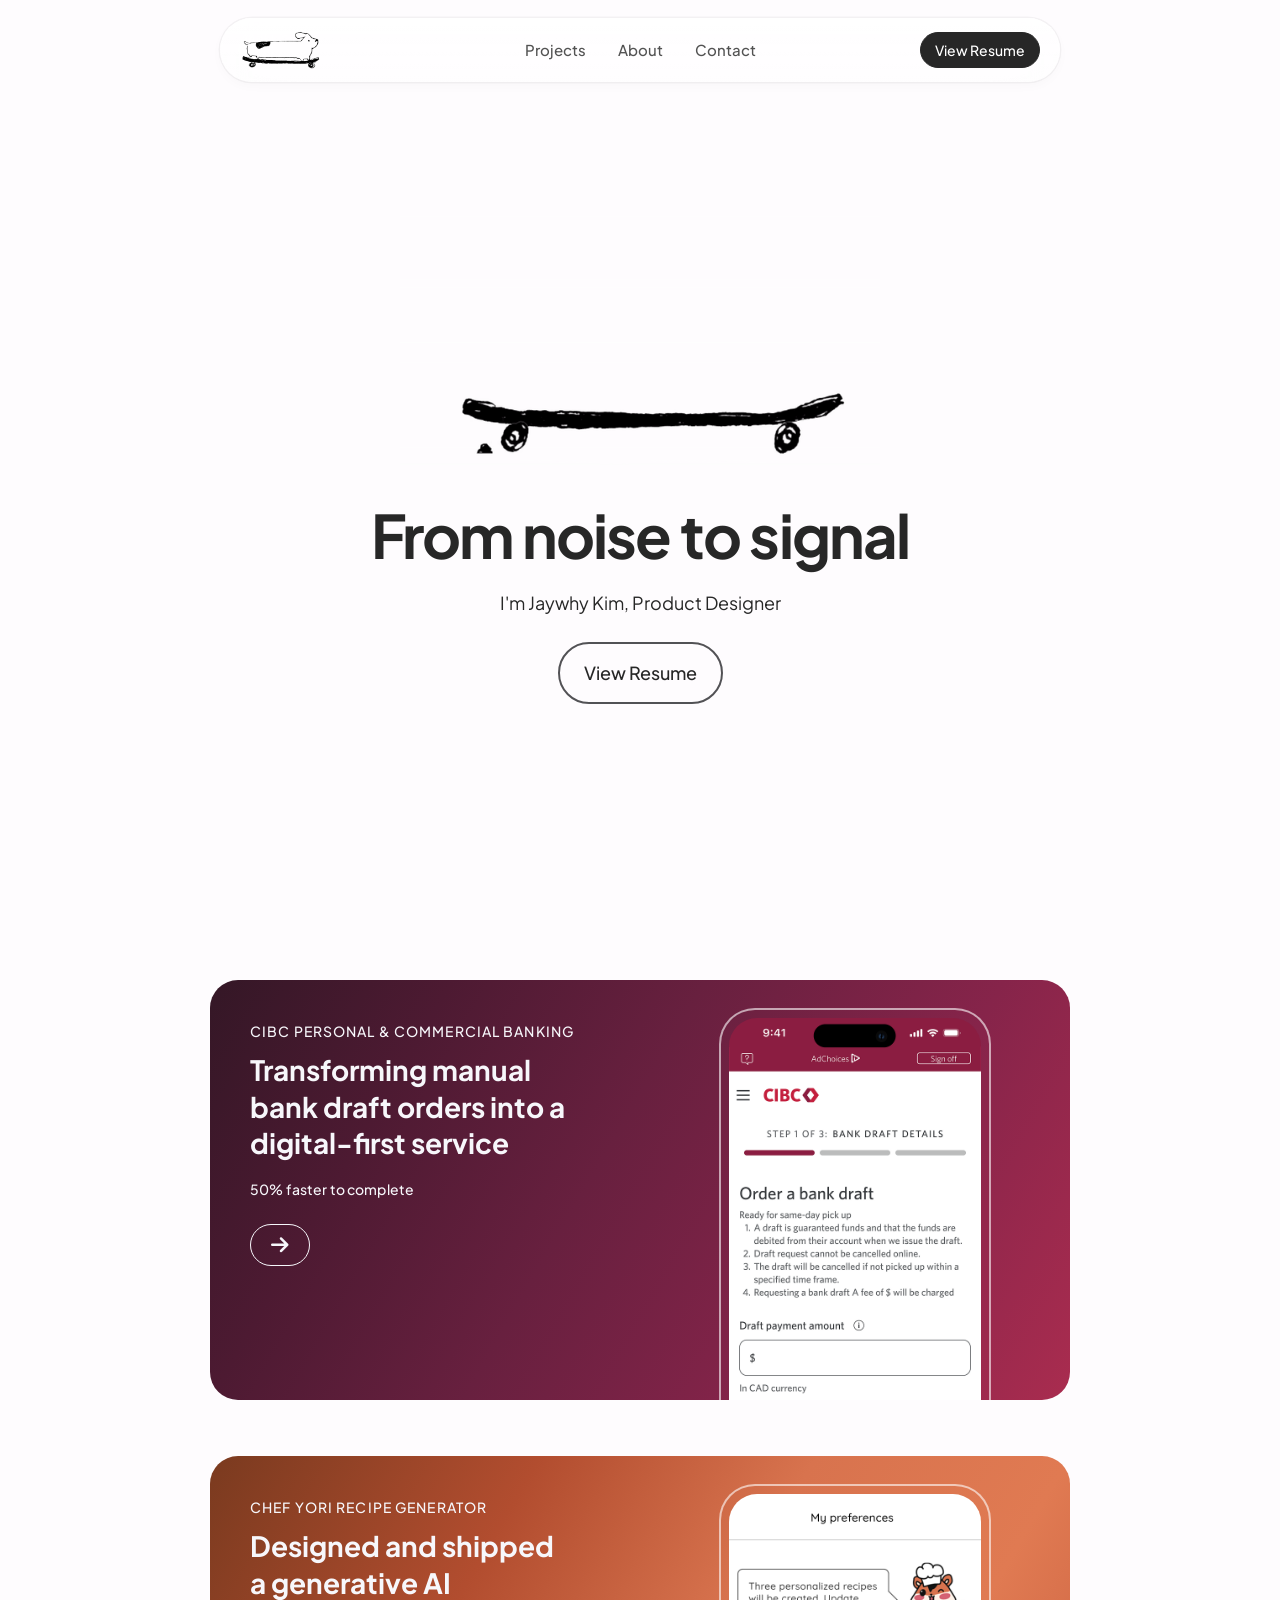
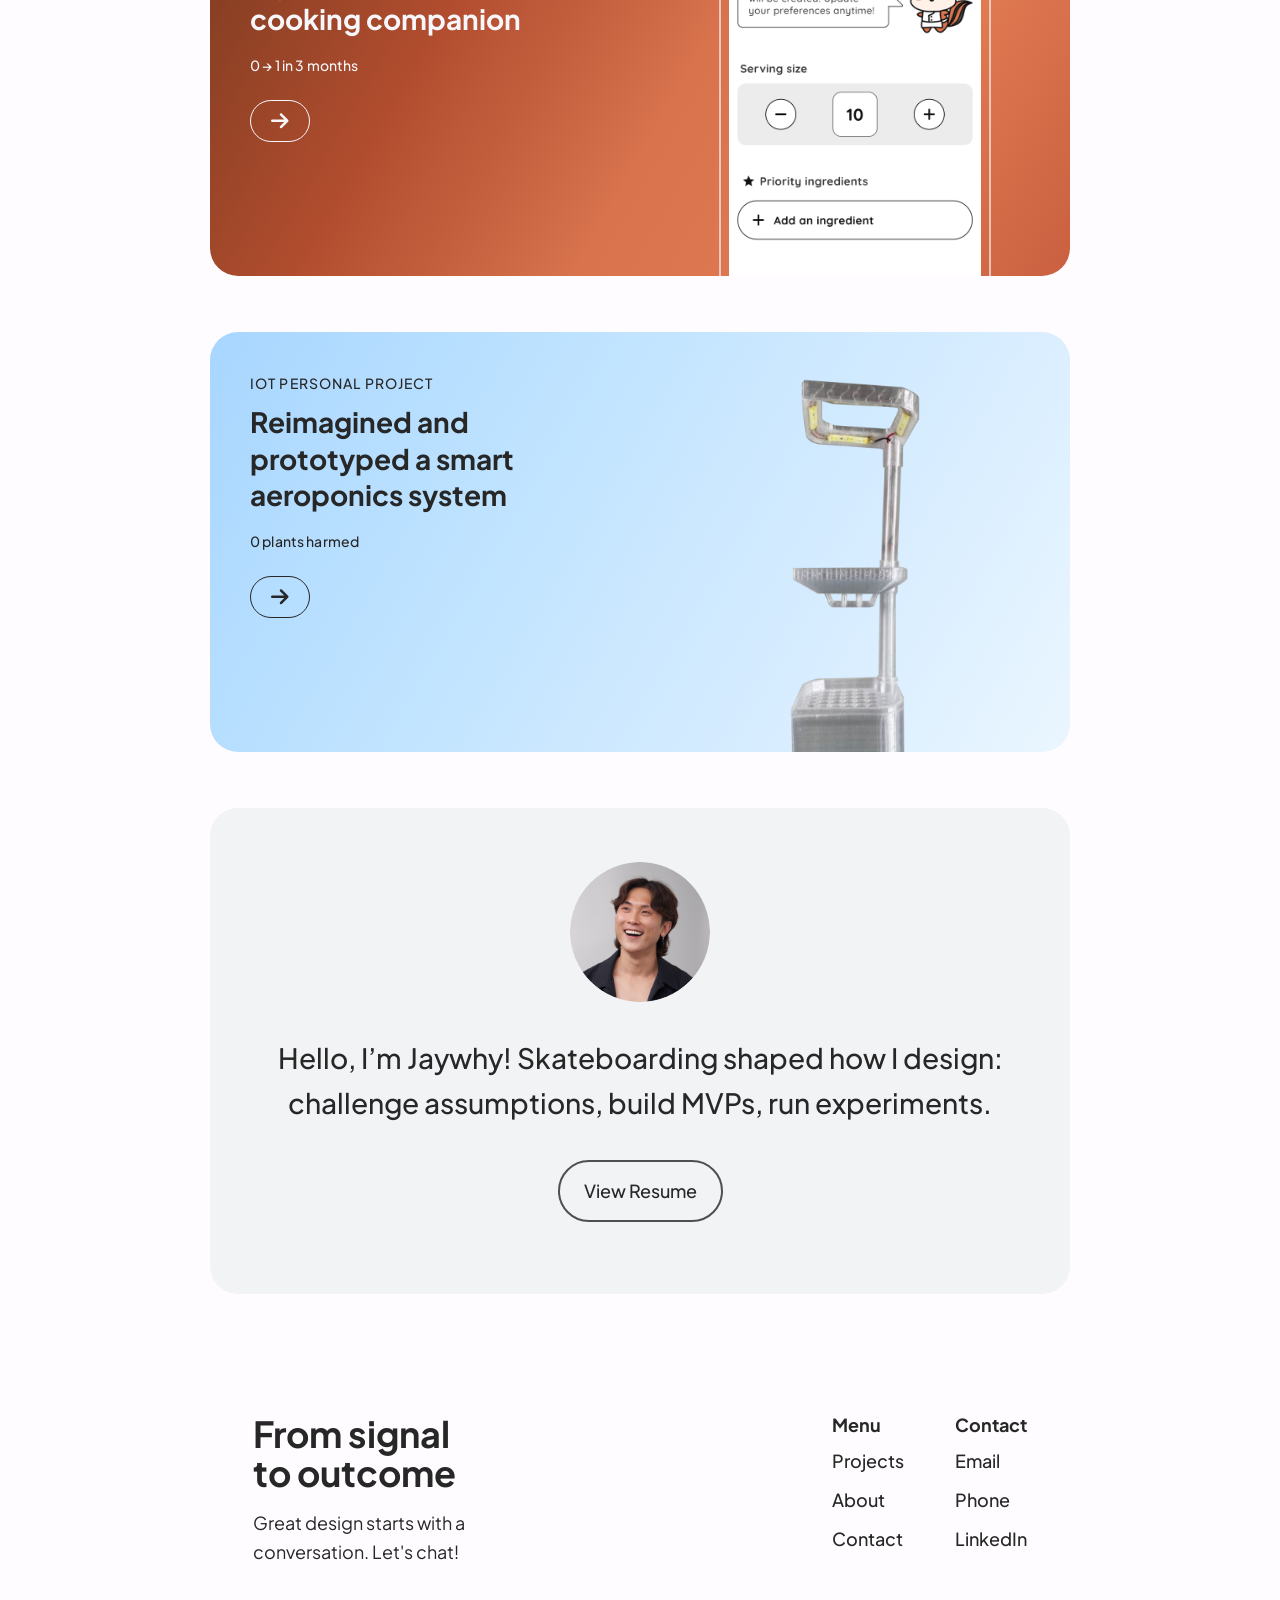
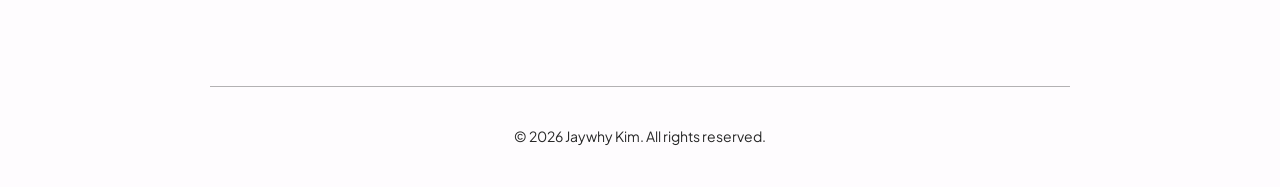
==== index.html @ 1c49a15c "Update project" ====
<!DOCTYPE html>
<html lang="en">

<head>
  <meta charset="UTF-8" />
  <meta name="viewport" content="width=device-width, initial-scale=1.0" />

  <title>Jaywhy Portfolio</title>

  <link rel="stylesheet"
    href="https://cdnjs.cloudflare.com/ajax/libs/font-awesome/6.5.0/css/all.min.css">

  <link rel="stylesheet" href="styles.css" />

</head>

<body>

  <div class="container">


    <!-- =========================
         HERO
    ========================== -->
    <section class="hero">

      <div class="hero-content">

        <div class="hero-image">
          <img src="assets/hero.gif" alt="Hero animation preview">
        </div>

        <div class="hero-text">

          <h1>
            From noise to signal
          </h1>

          <p class="hero-description">
            I'm Jaywhy Kim, Product Designer
          </p>

          <a href="resume.html" class="button button-secondary button-lg">
            View Resume
          </a>

        </div>

      </div>

    </section>


    <nav class="navbar">
      <div class="navbar-inner">

        <a href="index.html" class="logo">
          <img src="assets/logo.png" alt="Logo">
        </a>

        <div class="nav-links">
          <a href="#projects">Projects</a>
          <a href="#about">About</a>
          <a href="#contact">Contact</a>
        </div>

        <a href="assets/NEWEST-Jaywhy-Resume-2026.pdf" class="button button-primary button-sm" target="_blank">
          View Resume
        </a>

      </div>
    </nav>

    <!-- =========================
         PROJECTS
    ========================== -->
    <section id="projects" class="projects-section">

      <div class="projects-grid">

        <!-- PROJECT 1 (FIXED) -->
        <a href="case-study-cibc.html" class="project-card project-card--1">

          <div class="project-image">
  <div class="image-frame">

            <img src="assets/hero-cibc.png" alt="CIBC project preview">
  </div>
          </div>

          <div class="project-content">
            <div class="project-top">
              <p class="project-metric">CIBC Personal & Commercial Banking</p>
              <h3 class="project-title">
Transforming manual bank draft orders into a digital-first service        </h3>
            </div>

            <div class="project-bottom">
                 <p class="project-metric-inline">50% faster to complete</p>
              <span class="project-link button button-outline">
                <i class="fa-solid fa-arrow-right"></i>
              </span>
            </div>
          </div>

        </a>

        <!-- PROJECT 2 -->
        <a href="case-study-yori.html" class="project-card project-card--2">

          <div class="project-image">
              <div class="image-frame">
  <div class="image-inner">
            <img src="assets/hero-yori.png" alt="Yori project preview">
  </div>
            </div>
          </div>

          <div class="project-content">
            <div class="project-top">
              <p class="project-metric">Chef Yori Recipe Generator</p>
              <h3 class="project-title">
Designed and shipped a generative AI cooking companion </h3>  
   </div>

            <div class="project-bottom">
                 <p class="project-metric-inline">0 → 1 in 3 months</p>
              <span class="project-link button button-outline">
                <i class="fa-solid fa-arrow-right"></i>
              </span>
            </div>
          </div>

        </a>

        <!-- PROJECT 3 -->
        <a href="case-study-3.html" class="project-card project-card--3">

          <div class="project-image">
            <img src="assets/potato.png" alt="Project preview">
          </div>

          <div class="project-content">
            <div class="project-top">
              <p class="project-metric">IoT Personal project</p>
              <h3 class="project-title">
Reimagined and prototyped a smart aeroponics system              </h3>
            </div>

            <div class="project-bottom">
                 <p class="project-metric-inline">0 plants harmed</p>
              <span class="project-link button button-outline">
                <i class="fa-solid fa-arrow-right"></i>
              </span>
            </div>
          </div>

        </a>

      </div>

    </section>

    <!-- =========================
         ABOUT
    ========================== -->
    <section id="about" class="about-section">

      <div class="about-card">

        <div class="about-avatar">
          <img src="assets/avatar.png" alt="">
        </div>

        <div class="about-body">

          <div class="about-copy">
            <p class="about-text lead">
              Hello, I’m Jaywhy! Skateboarding shaped how I design: challenge assumptions, build MVPs, run experiments.
            </p>
          </div>

          <div class="about-cta">
            <a href="resume.html" class="button button-secondary button-lg">
              View Resume
            </a>
          </div>

        </div>

      </div>

    </section>

    <!-- =========================
         CONTACT
    ========================== -->
    <section id="contact" class="contact-section">

      <div class="contact-content">

        <div class="contact-col contact-intro">
          <h2>From signal to outcome</h2>
          <p> Great design starts with a conversation. Let's chat!</p>
        </div>

        <div class="contact-group">

          <div class="contact-col">
            <h3 class="contact-title">Menu</h3>
            <div class="contact-links">
              <a href="#projects">Projects</a>
              <a href="#about">About</a>
              <a href="#contact">Contact</a>
            </div>
          </div>

          <div class="contact-col">
            <h3 class="contact-title">Contact</h3>
            <div class="contact-links">
              <a href="mailto:jaywhyk@gmail.com">Email</a>
              <a href="tel:+16477075891">Phone</a>
              <a href="https://linkedin.com">LinkedIn</a>
            </div>
          </div>

        </div>

      </div>

    </section>

    <!-- =========================
         FOOTER
    ========================== -->
    <footer class="footer">
      <p class="small">© 2026 Jaywhy Kim. All rights reserved.</p>
    </footer>

  </div>

</body>
</html>
---- styles.css ----
@import url('https://fonts.googleapis.com/css2?family=Plus+Jakarta+Sans:wght@300;400;500;600;700;800&display=swap');

/* =========================
   BASE RESET
========================= */

* {
  margin: 0;
  padding: 0;
  box-sizing: border-box;
}

html, body {
  height: 100%;
}

body {
  margin: 0;
  padding: 0;

}

/* =========================
   DESIGN TOKENS
========================= */

:root {
  --bg: #FEFCFE;

  --text-h1: 60px;
  --text-h2: 36px;
  --text-h3: 28px;
  --text-p: 18px;
  --text-small: 14px;
  --text-lead: 22px;

  --lh-tight: 1.1;
  --lh-normal: 1.6;

  --weight-regular: 400;
  --weight-medium: 500;
  --weight-bold: 700;

  --radius-md: 20px;
  --radius-lg: 28px;
  --radius-xl: 36px;

  --border-glass: rgba(0, 0, 0, 0.06);
  --border-light: rgba(39, 39, 39, 0.12);
  --border-medium: rgba(39, 39, 39, 0.22);
  --border-strong: rgba(39, 39, 39, 0.35);
  --border-white: rgb(247, 247, 251);
  --border-white-soft: rgba(255, 255, 255, 0.6);

  --bg-card: rgb(247, 247, 251);
  --bg-about: #e8e8e8;

  --black: rgb(39, 39, 39);
  --black-soft: rgb(26, 26, 34);
  --black-muted: rgba(11, 11, 15, 0.7);
  --black-faint: rgba(11, 11, 15, 0.4);
  --grey: rgb(242, 243, 245);

  --navbar-h: 82px; /* 64px bar + 18px sticky top offset */
}

/* =========================
   BASE
========================= */

body {
  font-family: "Plus Jakarta Sans", sans-serif;
  line-height: var(--lh-normal);
  background: var(--bg);
  color: var(--black);
  -webkit-font-smoothing: antialiased;
  text-rendering: optimizeLegibility;
}

/* KEY FIX: container is now a flex column so hero can fill remaining height */
.container {
  max-width: 900px;
  margin: 0 auto;
  padding: 0 20px;
  min-height: 100dvh;
  display: flex;
  flex-direction: column;
  position: relative
}

/* =========================
   TYPOGRAPHY
========================= */

h1 {
  font-size: var(--text-h1);
  line-height: 1;
  font-weight: var(--weight-bold);
  color: var(--black);
}

h2 {
  font-size: var(--text-h2);
  line-height: var(--lh-tight);
  font-weight: var(--weight-bold);
}

h3 {
  font-size: var(--text-h3);
  line-height: 1.2;
  font-weight: var(--weight-bold);
}

p {
  font-size: var(--text-p);
  line-height: var(--lh-normal);
}

.small {
  font-size: var(--text-small);
  line-height: 1.4;
  font-weight: var(--weight-regular);
}

.lead {
  font-size: var(--text-lead);
  line-height: 1.5;
  font-weight: var(--weight-regular);
}

/* =========================
   GLOBAL LINK RESET
========================= */

a {
  color: inherit;
  text-decoration: none;
}

a:visited { color: inherit; }
a:hover   { color: inherit; }
a:active  { color: inherit; }

/* =========================
   NAVBAR
========================= */


.layout {
  max-width: 900px;
  margin: 0 auto;
  padding: 0 20px;
  width: 100%;
}

.navbar {
  position: fixed;
  top: 18px;
  left: 50%;
  transform: translateX(-50%);
  width: min(840px, 100% - 40px);
  z-index: 1000;
}

.navbar-inner {
  display: flex;
  align-items: center;
  justify-content: space-between;
  height: 64px;
  padding: 0 20px;

  background: linear-gradient(
    180deg,
    rgba(255,255,255,0.82),
    rgba(255,255,255,0.55)
  );
  backdrop-filter: blur(32px);
  border-radius: 999px;
  box-shadow:
    0 4px 12px rgba(0,0,0,0.025),
    0 0 0 1.5px rgba(0,0,0,0.045),
    inset 0 1px 0 rgba(255,255,255,0.55);
}


.logo {
  display: flex;
  align-items: center;
}

.logo img {
  height: 42px;
  display: block;
}

.nav-links {
  position: absolute;
  left: 50%;
  transform: translateX(-50%);

  display: flex;
  gap: 32px;
  align-items: center;
}

.nav-links a {
  text-decoration: none;
  color: var(--black);
  font-size: 15px;
  opacity: 0.8;
  font-weight: var(--weight-medium);
}

.navbar .button {
  margin-left: auto;
  display: flex;
  align-items: center;
}

a.button-primary:visited {
  color: var(--bg-card);
}

/* =========================
   BUTTON SYSTEM
========================= */

.button {
  display: inline-flex;
  align-items: center;
  justify-content: center;
  border-radius: 999px;
  text-decoration: none;
  font-weight: var(--weight-medium);
  line-height: 1;
  cursor: pointer;
  white-space: nowrap;
}

.button-sm  { padding: 10px 14px; font-size: var(--text-small); }
.button-md  { padding: 12px 18px; font-size: var(--text-small); }
.button-lg  { padding: 20px 24px; font-size: var(--text-p); }

.button-primary {
  background: var(--black);
  color: #fff;
  border: 1px solid var(--black);
  font-weight: var(--weight-medium);
}

.button-secondary {
  background: transparent;
  border: 2px solid var(--black-muted);
  font-weight: var(--weight-medium);
}

.button-outline {
  width: 60px;
  height: 42px;
  border-radius: 999px;
  background: transparent;
}

.button-primary,
.button-primary:hover,
.button-primary:focus,
.button-primary:active {
  background: var(--black);
  color: #fff;
  transform: none;
  opacity: 1;
  box-shadow: none;
}

/* =========================
   HERO
========================= */

.hero {
  flex: 1;
min-height: 100dvh;
   margin-top: -64px;

  display: flex;
  align-items: center;
  justify-content: center;

  padding: 0;
  margin: 0;
}

.hero-content {
  width: 100%;
  max-width: 1100px;

  display: flex;
  flex-direction: column;
  align-items: center;
  justify-content: center;

  text-align: center;
  gap: 40px;
}

.hero-text {
  display: flex;
  flex-direction: column;
  align-items: center;
  justify-content: center;
  gap: 24px;
  width: 100%;
  max-width: 800px;
}

.hero-text h1 {
  letter-spacing: -0.03em;
}

.hero-image {
  display: flex;
  justify-content: center;
  align-items: center;
  width: 100%;
}

.hero-image img {
  width: 480px;
  max-width: 90%;
  display: block;
}

/* =========================
   SECTIONS
========================= */

.projects-section {
  padding: 40px 0 0;
  padding-left: 0;
  padding-right: 0;
}

.about-section {
  padding-top: 56px;
  padding-bottom: 0px;
  padding-left: 0;
  padding-right: 0;
}

.contact-section {
  padding: 120px 20px 120px;
  padding-left: 0;
  padding-right: 0;
}

/* =========================
   PROJECT GRID
========================= */

.projects-grid {
  display: grid;
  grid-template-columns: 1fr;
  gap: 56px;
  margin-top: 40px;
}

/* =========================
   PROJECT CARD
========================= */

.project-card {
  display: flex;
  flex-direction: row;
  height: 420px;
  border-radius: var(--radius-lg);
  overflow: hidden;
  position: relative;
  isolation: isolate;
}

.project-metric-inline {
  font-size: var(--text-small);
  font-weight: var(--weight-medium);
  color: var(--bg-card);
  letter-spacing: 0.01em;
}

.project-card--1 {
  background: linear-gradient(
    120deg,
    #341726 0%,
    #4d1a32 22%,
    #68203f 45%,
    #86244a 72%,
    #a92c4f 100%
  );
}

.project-card--2 {
  background: linear-gradient(
    120deg,
    #7a3a1f 0%,
    #b24d2f 30%,
    #d8734e 55%,
    #e07a52 78%,
    #c95f3f 100%
  );
}

.project-card--3 {
  background: linear-gradient(
    120deg,
    #a8d6ff 0%,
    #bfe3ff 35%,
    #d6ecff 70%,
    #eaf6ff 100%
  );
  color: var(--black);
}

/* IMAGE */

.project-image {
  width: 50%;
  padding-top: 28px;
  order: 2;
  display: flex;
  justify-content: center;
  align-items: stretch;
  overflow: visible;
  position: relative;
}

.image-frame {
  width: 100%;
  max-width: 272px;
  position: relative;
  border-radius: var(--radius-xl) var(--radius-xl) 0 0;
  border-top: 2px solid var(--border-white-soft);
  border-left: 2px solid var(--border-white-soft);
  border-right: 2px solid var(--border-white-soft);
  border-bottom: none;
  padding: 8px;
  padding-bottom: 0;
  overflow: hidden;
  box-sizing: border-box;
}

.image-frame img {
  width: 100%;
  height: 100%;
  display: block;
  object-fit: cover;
  border-radius: 28px 28px 0 0;
}

/* CONTENT */

.project-content {
  width: 50%;
  color: var(--bg);
  order: 1;
  padding: 40px;
  display: flex;
  flex-direction: column;
  text-align: left;
  position: relative;
  z-index: 1;
}

.project-top {
  display: flex;
  flex-direction: column;
  gap: 10px;
}

.project-bottom {
  margin-top: 16px;
  display: flex;
  flex-direction: column;
  align-items: flex-start;
  gap: 24px;
}

.project-metric {
  font-size: var(--text-small);
  text-transform: uppercase;
  letter-spacing: 0.08em;
  font-weight: var(--weight-medium);
}

.project-title {
  font-size: var(--text-h3);
  font-weight: var(--weight-bold);
  width: 90%;
  line-height: 1.3;
}

.project-link {
  border: 1.5px solid var(--bg-card);
}

.project-link .fa-solid,
.project-link .fas {
  font-size: 20px;
}

.project-title,
.project-metric,
.project-content p {
  color: var(--bg-card);
}

.project-link,
.project-link * {
  color: var(--bg-card);
}

.project-card--3 .project-title,
.project-card--3 .project-metric,
.project-card--3 .project-content p,
.project-card--3 .project-link,
.project-card--3 .project-link * {
  color: var(--black);
}

.project-card--3 .project-link {
  border-color: var(--black);
}

/* =========================
   ABOUT
========================= */

.about-card {
  width: 100%;
  padding: 54px 28px 72px;
  display: flex;
  flex-direction: column;
  align-items: center;
  text-align: center;
  background:var(--grey);
  border-radius: var(--radius-lg);
}

.about-card .button {
  margin-top: 32px;
}

.about-avatar {
  width: 140px;
  height: 140px;
  border-radius: 50%;
  overflow: hidden;
  display: flex;
  align-items: center;
  justify-content: center;
}

.about-avatar img {
  width: 100%;
  height: 100%;
  object-fit: cover;
  display: block;
}

.about-body {
  display: flex;
  flex-direction: column;
  align-items: center;
  width: 100%;
}

.about-copy {
  max-width: 770px;
}

.about-text {
  margin-top: 34px;
  margin-bottom: 34px;
  text-align: center;
}

.about-text.lead {
  font-size: var(--text-h3);
  font-weight: var(--weight-medium);
  line-height: var(--lh-normal);
  max-width: 100%;
  justify-self: center;
}

.about-card .button {
  margin-top: 0;
  border: 2px solid var(--black-muted);
}

/* =========================
   CONTACT
========================= */

.contact-content {
  width: 90%;
  max-width: 1000px;
  margin: 0 auto;
  display: flex;
  align-items: flex-start;
  justify-content: space-between;
  gap: clamp(48px, 6vw, 140px);
}

.contact-col {
  display: flex;
  flex-direction: column;
}

.contact-intro {
  display: flex;
  flex-direction: column;
  gap: 16px;
  max-width: 240px;
}

.contact-intro h2 {
  line-height: 1.1;
}

.contact-left {
  flex: 0 0 320px;
  display: flex;
  flex-direction: column;
  gap: 16px;
}

.contact-left h2 {
  line-height: 1.1;
  letter-spacing: -0.02em;
}

.contact-left p {
  max-width: 28ch;
  line-height: 1.6;
}

.contact-right {
  flex: 1;
  display: flex;
  flex-direction: column;
  gap: 16px;
}

.contact-title {
  font-size: var(--text-p);
  font-weight: var(--weight-bold);
  margin-bottom: 12px;
}

.contact-links {
  display: flex;
  flex-direction: column;
  gap: 10px;
}

.contact-links a {
  font-size: var(--text-p);
  font-weight: var(--weight-medium);
  line-height: var(--lh-normal);
  text-decoration: none;
}

.contact-group {
  display: flex;
  gap: clamp(24px, 4vw, 80px);
}

/* =========================
   FOOTER
========================= */

.footer {
  padding: 40px 0;
  text-align: center;
  border-top: 1.5px solid var(--border-strong);
}

/* =========================
   TABLET  ≤ 1024px
========================= */

@media (max-width: 1024px) {
  .hero-content {
    gap: 32px;
  }

  .hero-image img {
    width: 420px;
  }
}

/* =========================
   MOBILE  ≤ 768px
========================= */

@media (max-width: 768px) {

  :root {
    --navbar-h: 78px;
  }

  .container {
    padding: 0 20px;
    /* keep flex column so hero centering still works on mobile */
  }

  .logo {
    justify-self: start;
  }

  /* --- hero --- */
  .hero {
    padding: 0;
  }

  .hero-content {
    gap: 28px;
    padding: 0 20px;
  }

  .hero-text {
    gap: 18px;
    max-width: 92%;
  }

  .hero-text h1 {
    margin: 0 auto;
    font-size: var(--text-h2);
      letter-spacing: -0.03em;

  }

  .hero-text p {
    margin: 0 auto;
  }

  .hero-image img {
    width: min(360px, 92vw);
  }

  /* --- sections --- */
  .projects-section {
    padding: 0;
  }

  .about-section {
    padding-top: 40px;
    padding-bottom: 0;
  }

  /* --- project grid --- */
  .projects-grid {
    gap: 40px;
    margin-top: 40px;
  }

  /* --- project cards --- */
  .project-card {
    flex-direction: column;
    height: auto;
    overflow: hidden;
    border-radius: var(--radius-md);
  }

  .project-image {
    width: 100%;
    height: 100%;
    display: flex;
    justify-content: center;
    align-items: center;
  }

  .project-content {
    width: 100%;
    padding: 40px 40px 0;
  }

  .project-title {
    font-size: var(--text-h3);
    line-height: 1.3;
    width: 70%;
  }

  .project-card--3 .project-image {
    overflow: hidden;
  }

  .project-card--3 .project-image img {
    width: 60%;
    object-fit: cover;
  }

  /* --- about --- */
  .about-card {
    padding: 54px 20px 72px;
    border-radius: var(--radius-md);
  }

  .about-copy {
    max-width: 600px;
  }

  .about-text.lead {
    font-size: var(--text-lead);
  }

  /* --- contact --- */
  .contact-section {
    padding: 100px 0;
  }

  .contact-content {
    flex-direction: row;
    align-items: flex-start;
    justify-content: space-between;
    gap: clamp(60px, 5vw, 120px);
  }

  .contact-group {
    flex-direction: row;
    gap: clamp(60px, 4vw, 80px);
  }

  .contact-title {
    margin-bottom: 4px;
  }
}

/* =========================
   SMALL MOBILE  ≤ 640px
========================= */

@media (max-width: 640px) {

  .container {
    padding: 0 12px;
  }

  .nav-links {
    display: none;
  }

  .contact-content {
    flex-direction: column;
  }

  .project-content {
    padding: 32px 32px 0;
  }

  .about-text.lead {
    max-width: 90%;
  }

  .project-title {
    width: 90%;
  }
}

/* =========================
   EXTRA SMALL  ≤ 400px
========================= */

@media (max-width: 400px) {

  .hero-content {
    gap: 24px;
    padding: 0;
  }

  .hero-image img {
    width: min(300px, 94vw);
  }

  .hero-text h1 {
    width: 85%;
      letter-spacing: -0.03em;

  }

  .hero-text p {
    width: 70%;
    margin: 0 auto;
  }

  .project-content {
    padding: 28px 28px 14px;
  }

  .project-title {
    width: 100%;
  }

  .project-top {
    max-width: 100%;
  }

  .image-frame {
    width: 100%;
    max-width: 240px;
  }

  .image-frame img {
    width: 100%;
  }

  .project-card--3 .project-image img {
    width: 100%;
    height: auto;
    object-fit: cover;
  }

  .contact-content {
    flex-direction: column;
    gap: clamp(60px, 5vw, 120px);
  }

  .contact-group {
    flex-direction: row;
    gap: clamp(60px, 4vw, 80px);
  }
}
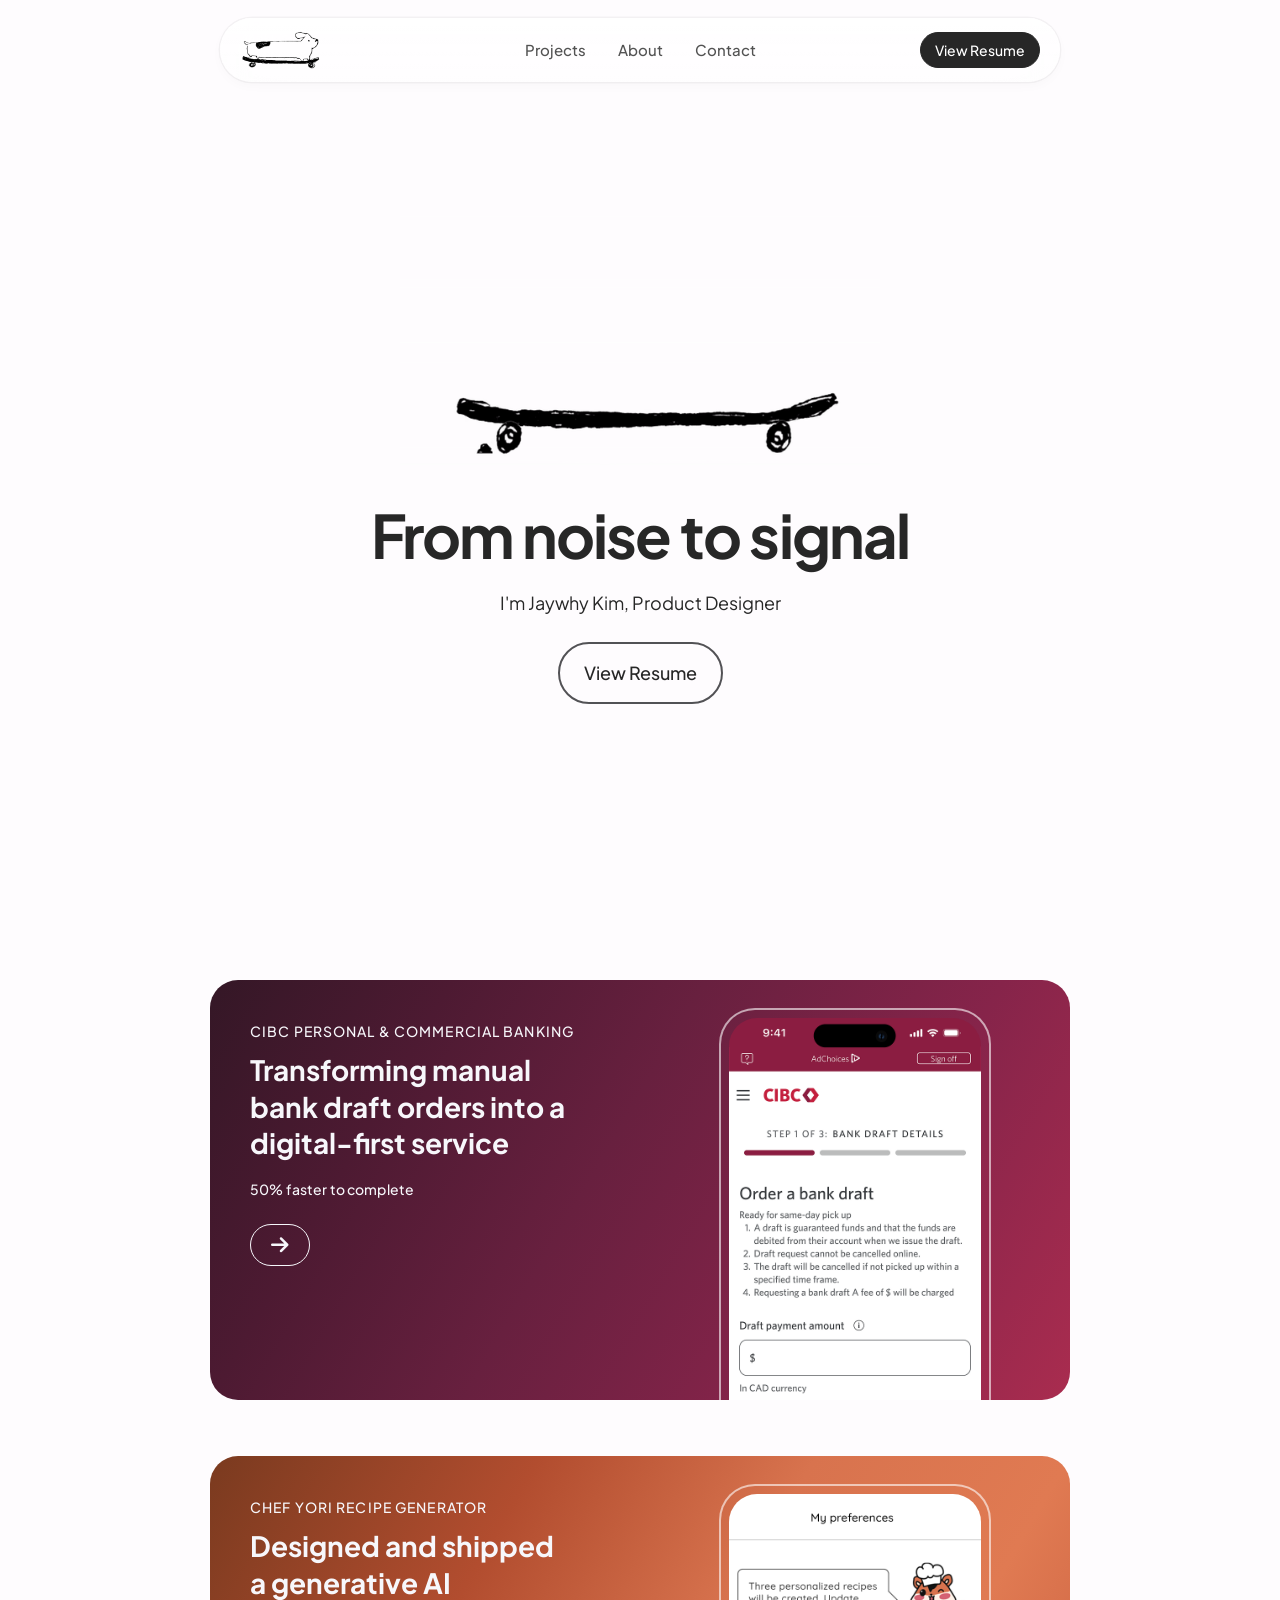
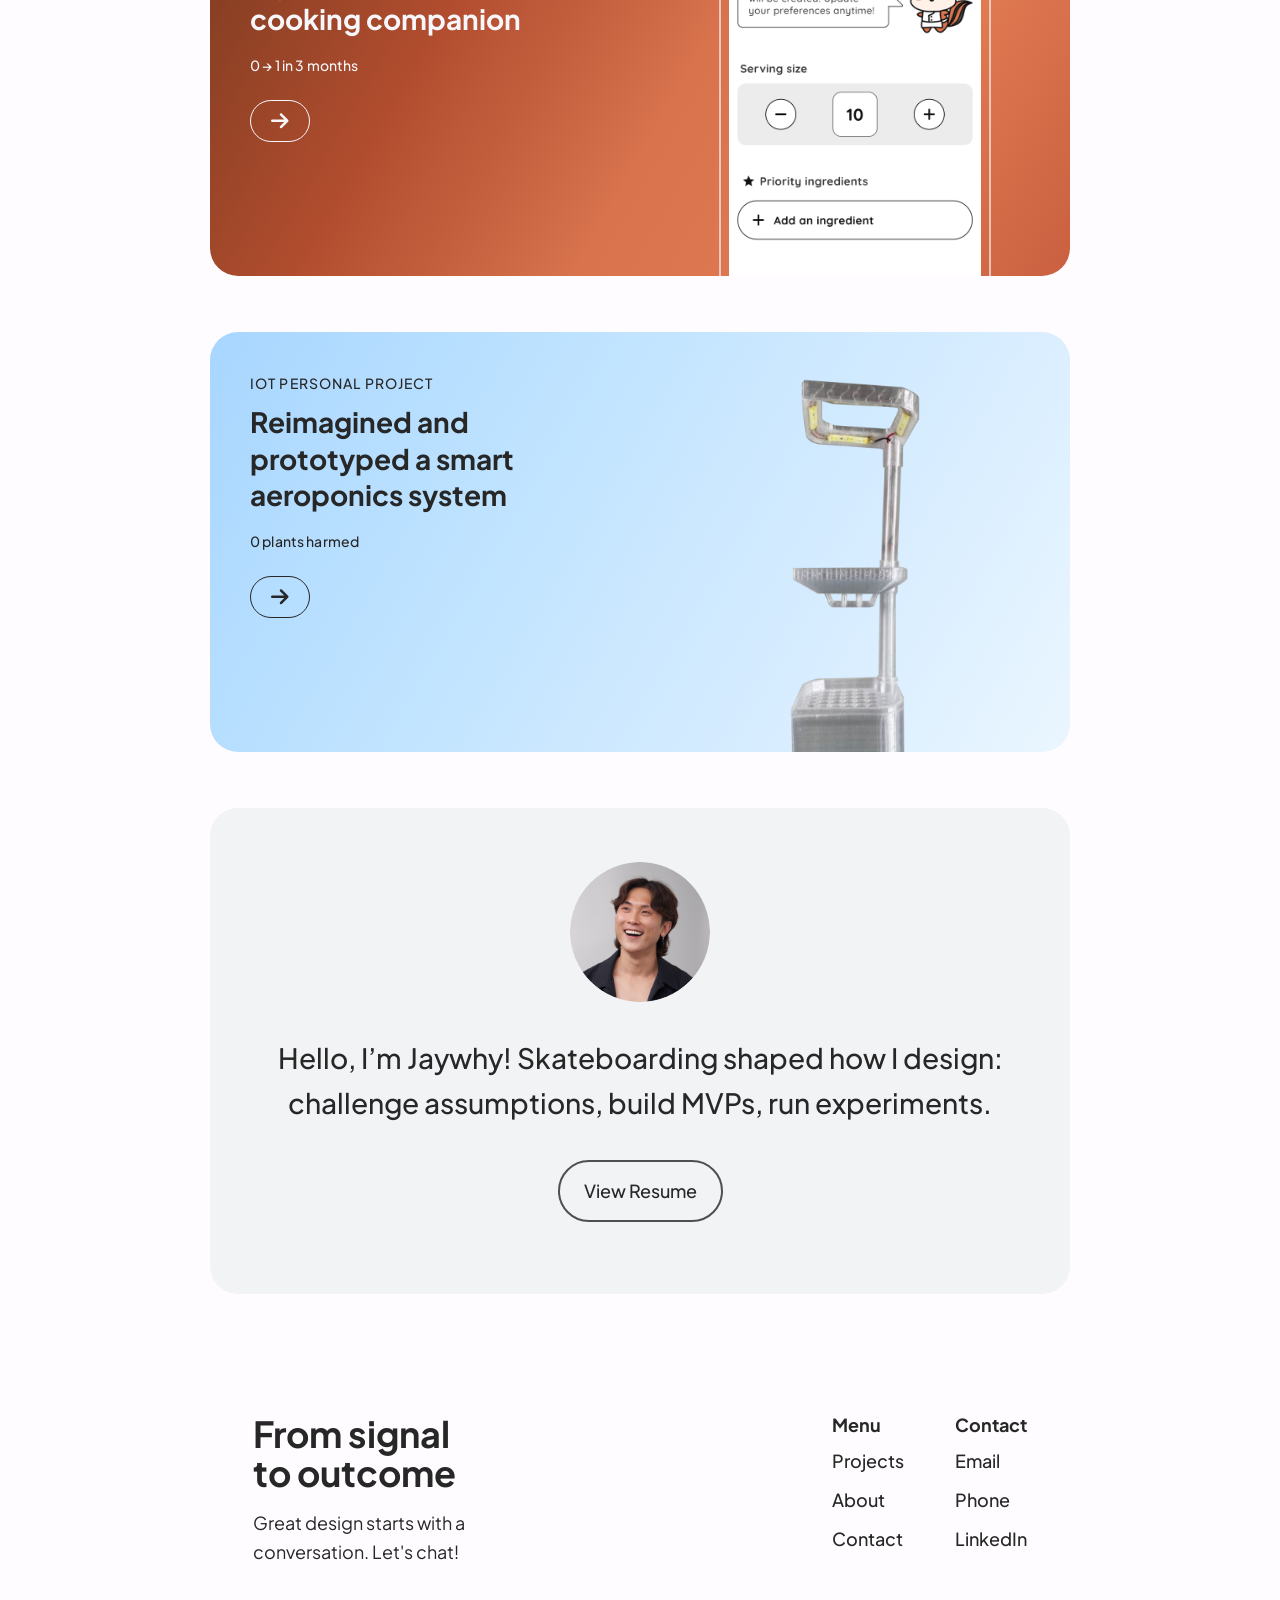
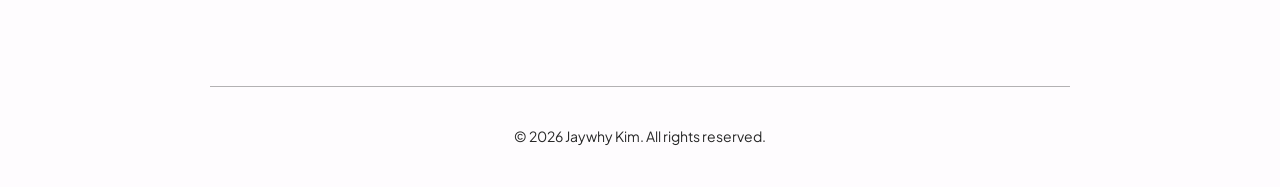
==== commit 8d7d7b18: "Update project" ====
--- a/index.html
+++ b/index.html
@@ -40,7 +40,7 @@
             I'm Jaywhy Kim, Product Designer
           </p>
 
-          <a href="resume.html" class="button button-secondary button-lg">
+          <a href="assets/NEWEST-Jaywhy-Resume-2026.pdf" class="button button-secondary button-lg">
             View Resume
           </a>
 
@@ -134,7 +134,7 @@
         </a>
 
         <!-- PROJECT 3 -->
-        <a href="case-study-3.html" class="project-card project-card--3">
+        <a href=" " class="project-card project-card--3">
 
           <div class="project-image">
             <img src="assets/potato.png" alt="Project preview">
@@ -181,7 +181,7 @@
           </div>
 
           <div class="about-cta">
-            <a href="resume.html" class="button button-secondary button-lg">
+            <a href="assets/NEWEST-Jaywhy-Resume-2026.pdf" class="button button-secondary button-lg">
               View Resume
             </a>
           </div>
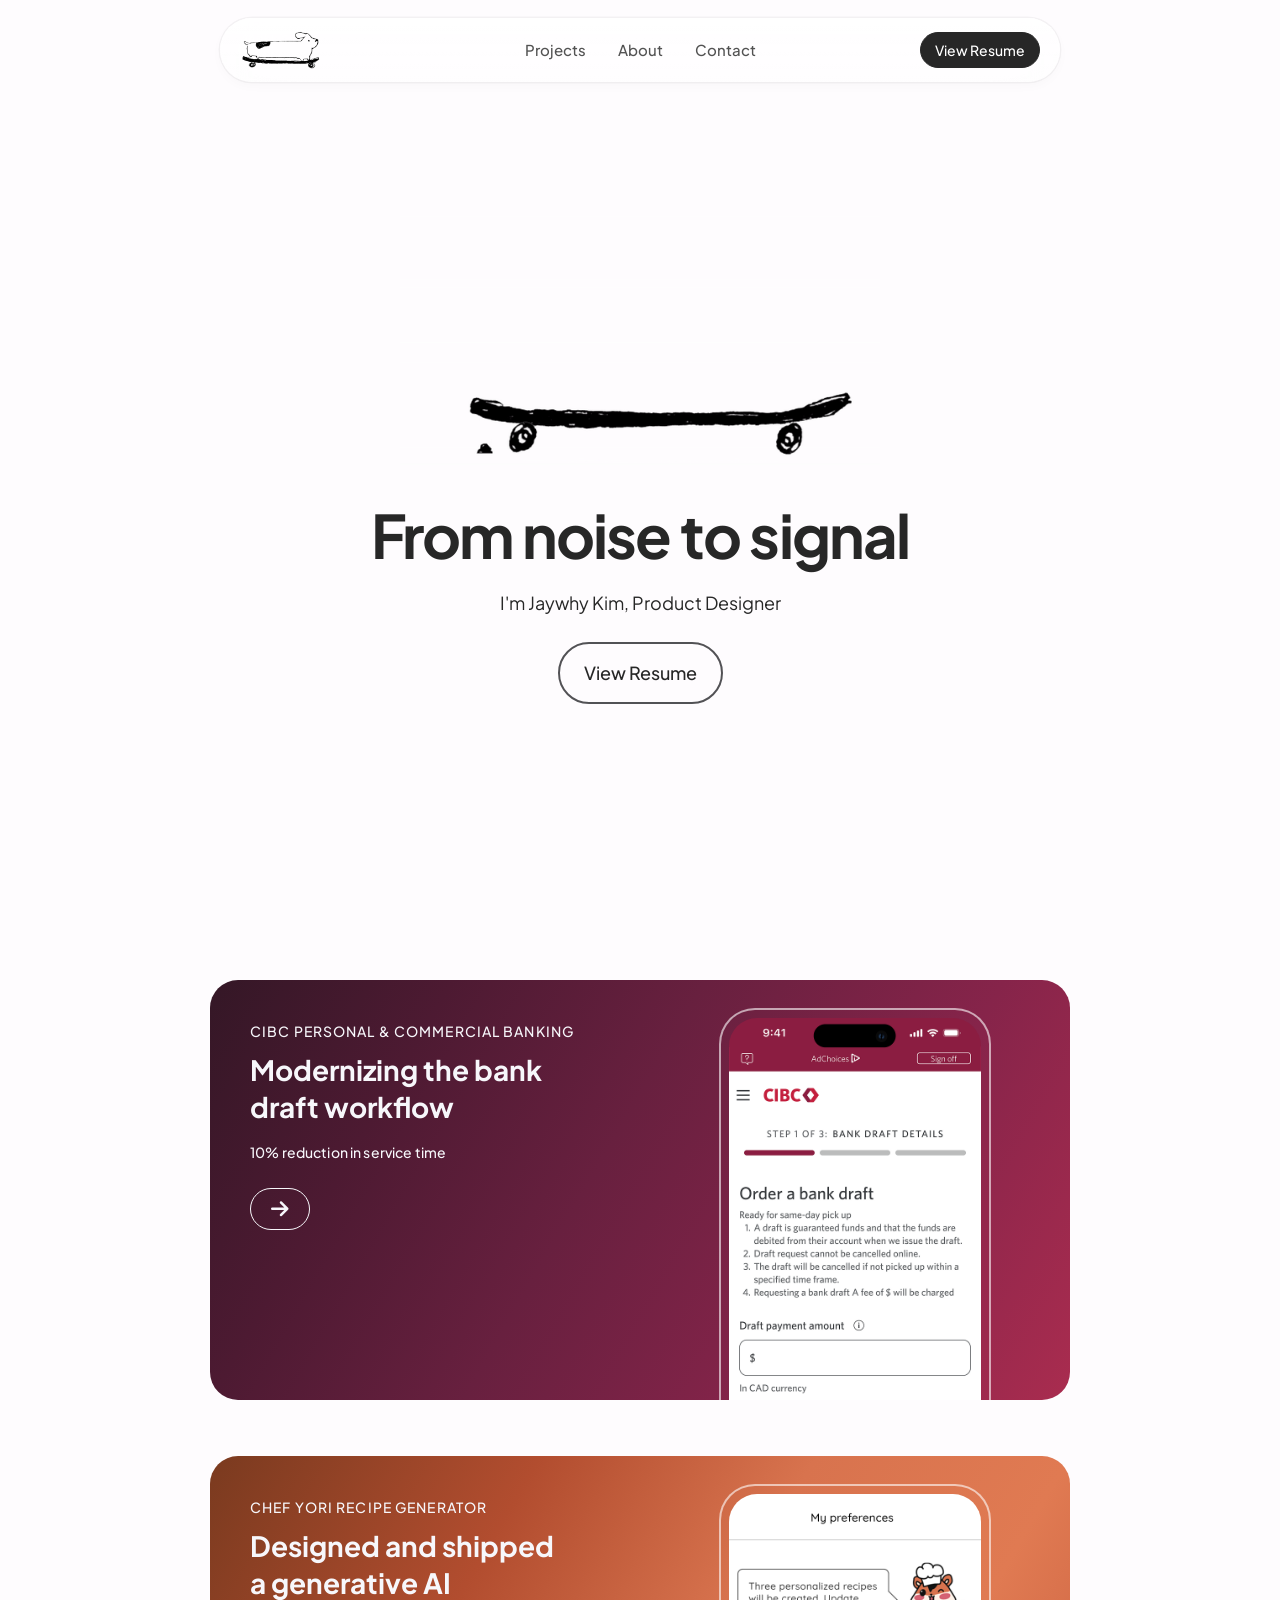
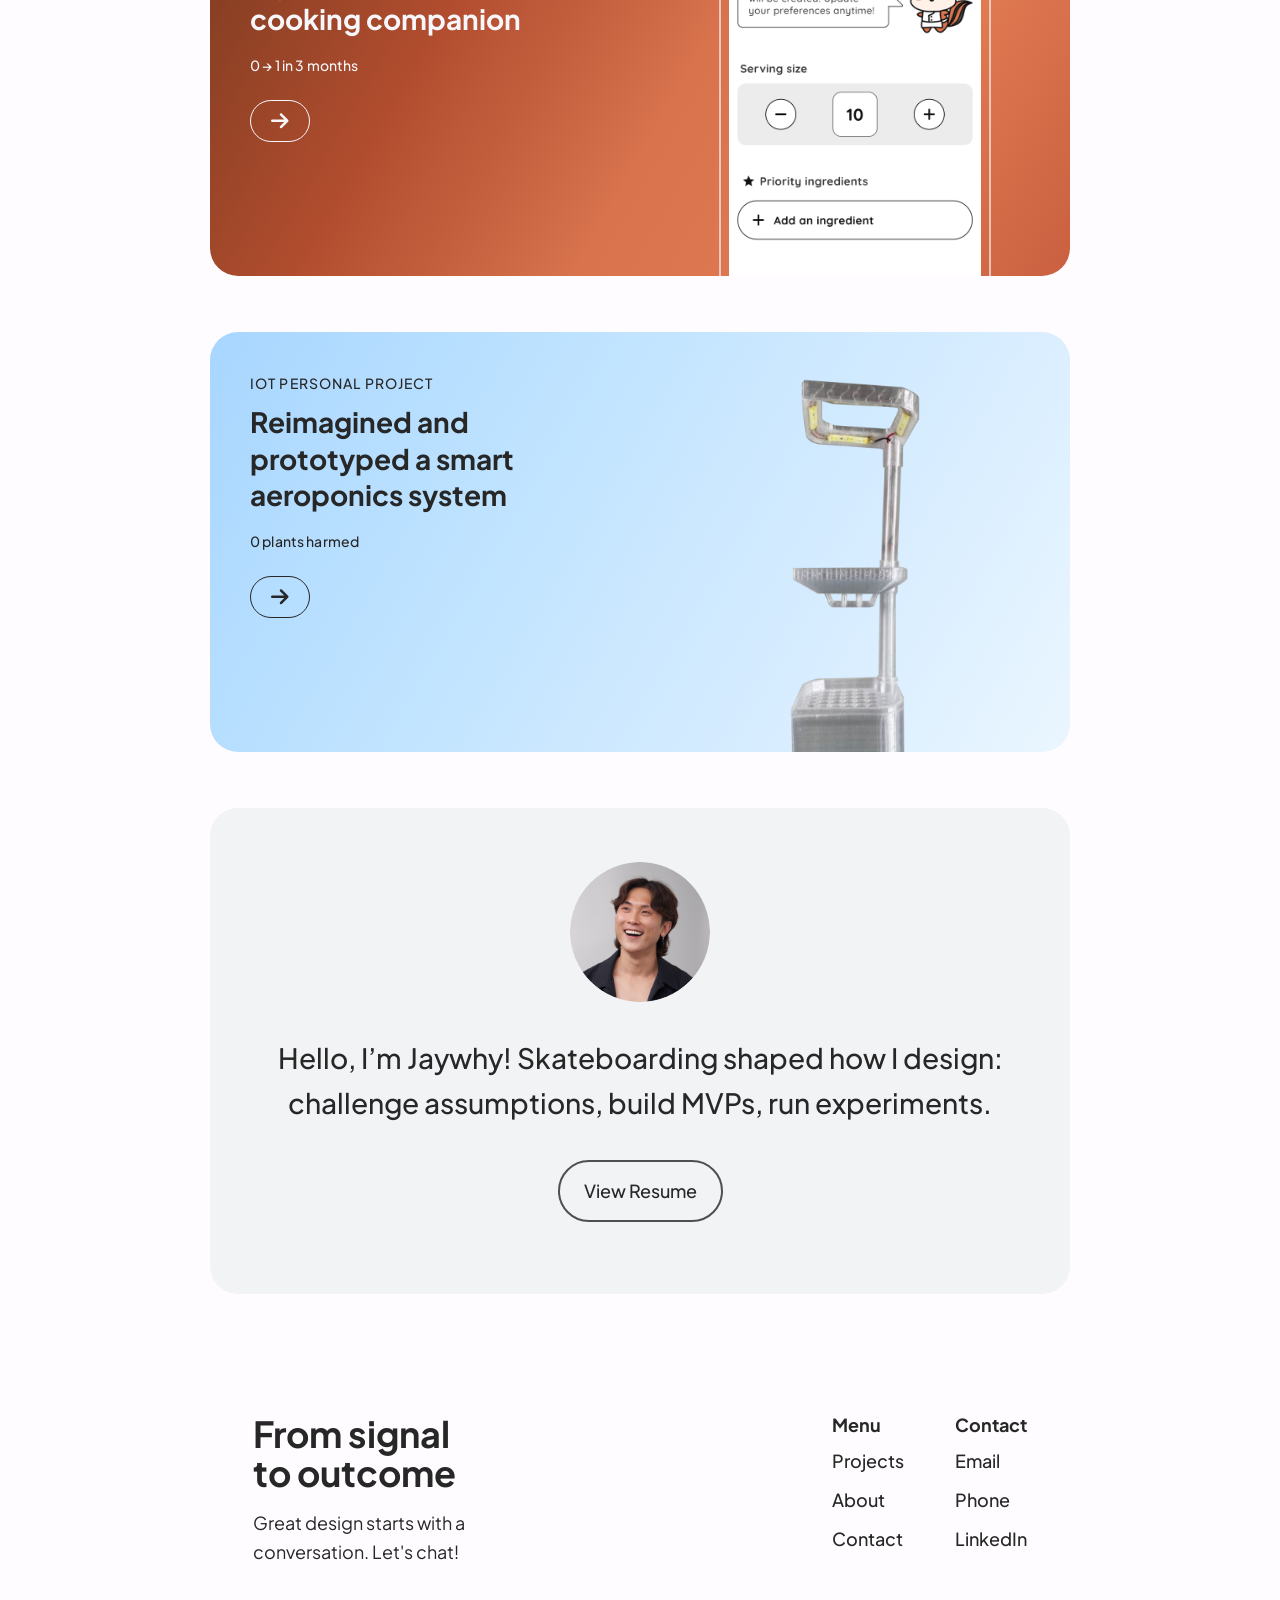
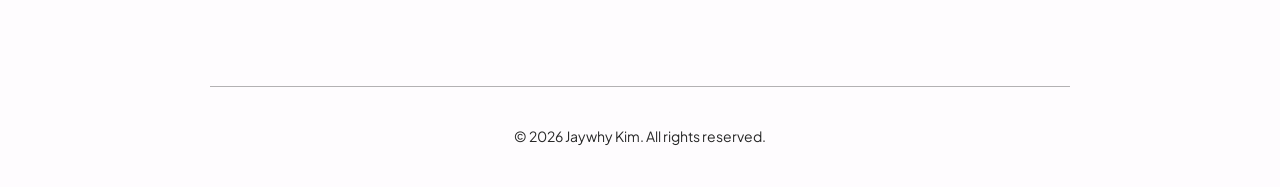
==== commit 61b81199: "Fix tradeoff and research styling" ====
--- a/index.html
+++ b/index.html
@@ -92,11 +92,12 @@
             <div class="project-top">
               <p class="project-metric">CIBC Personal & Commercial Banking</p>
               <h3 class="project-title">
-Transforming manual bank draft orders into a digital-first service        </h3>
+Modernizing the bank draft workflow
+       </h3>
             </div>
 
             <div class="project-bottom">
-                 <p class="project-metric-inline">50% faster to complete</p>
+                 <p class="project-metric-inline">10% reduction in service time</p>
               <span class="project-link button button-outline">
                 <i class="fa-solid fa-arrow-right"></i>
               </span>
--- a/styles.css
+++ b/styles.css
@@ -51,6 +51,7 @@
   --border-strong: rgba(39, 39, 39, 0.35);
   --border-white: rgb(247, 247, 251);
   --border-white-soft: rgba(255, 255, 255, 0.6);
+  --border-grey: rgba(39, 39, 39, 0.24);
 
   --bg-card: rgb(247, 247, 251);
   --bg-about: #e8e8e8;
@@ -60,6 +61,9 @@
   --black-muted: rgba(11, 11, 15, 0.7);
   --black-faint: rgba(11, 11, 15, 0.4);
   --grey: rgb(242, 243, 245);
+  --burgundy: #6b1e2e;
+
+  --text-grey: rgba(39, 39, 39, 0.7);
 
   --navbar-h: 82px; /* 64px bar + 18px sticky top offset */
 }
@@ -310,6 +314,7 @@
   gap: 24px;
   width: 100%;
   max-width: 800px;
+ 
 }
 
 .hero-text h1 {
@@ -527,6 +532,22 @@
   border-color: var(--black);
 }
 
+.no-outline-tile {
+  width: 100%;
+  height: 100%;
+  background: var(--grey);
+  overflow: hidden;
+  border-radius: var(--radius-lg);
+  padding: 0px;
+  border: 2px solid var(--black-faint); /* ✅ this is what you need */
+}
+.no-outline-tile img {
+  width: 100%;
+  height: 100%;
+  object-fit: cover;
+  display: block;
+}
+
 /* =========================
    ABOUT
 ========================= */
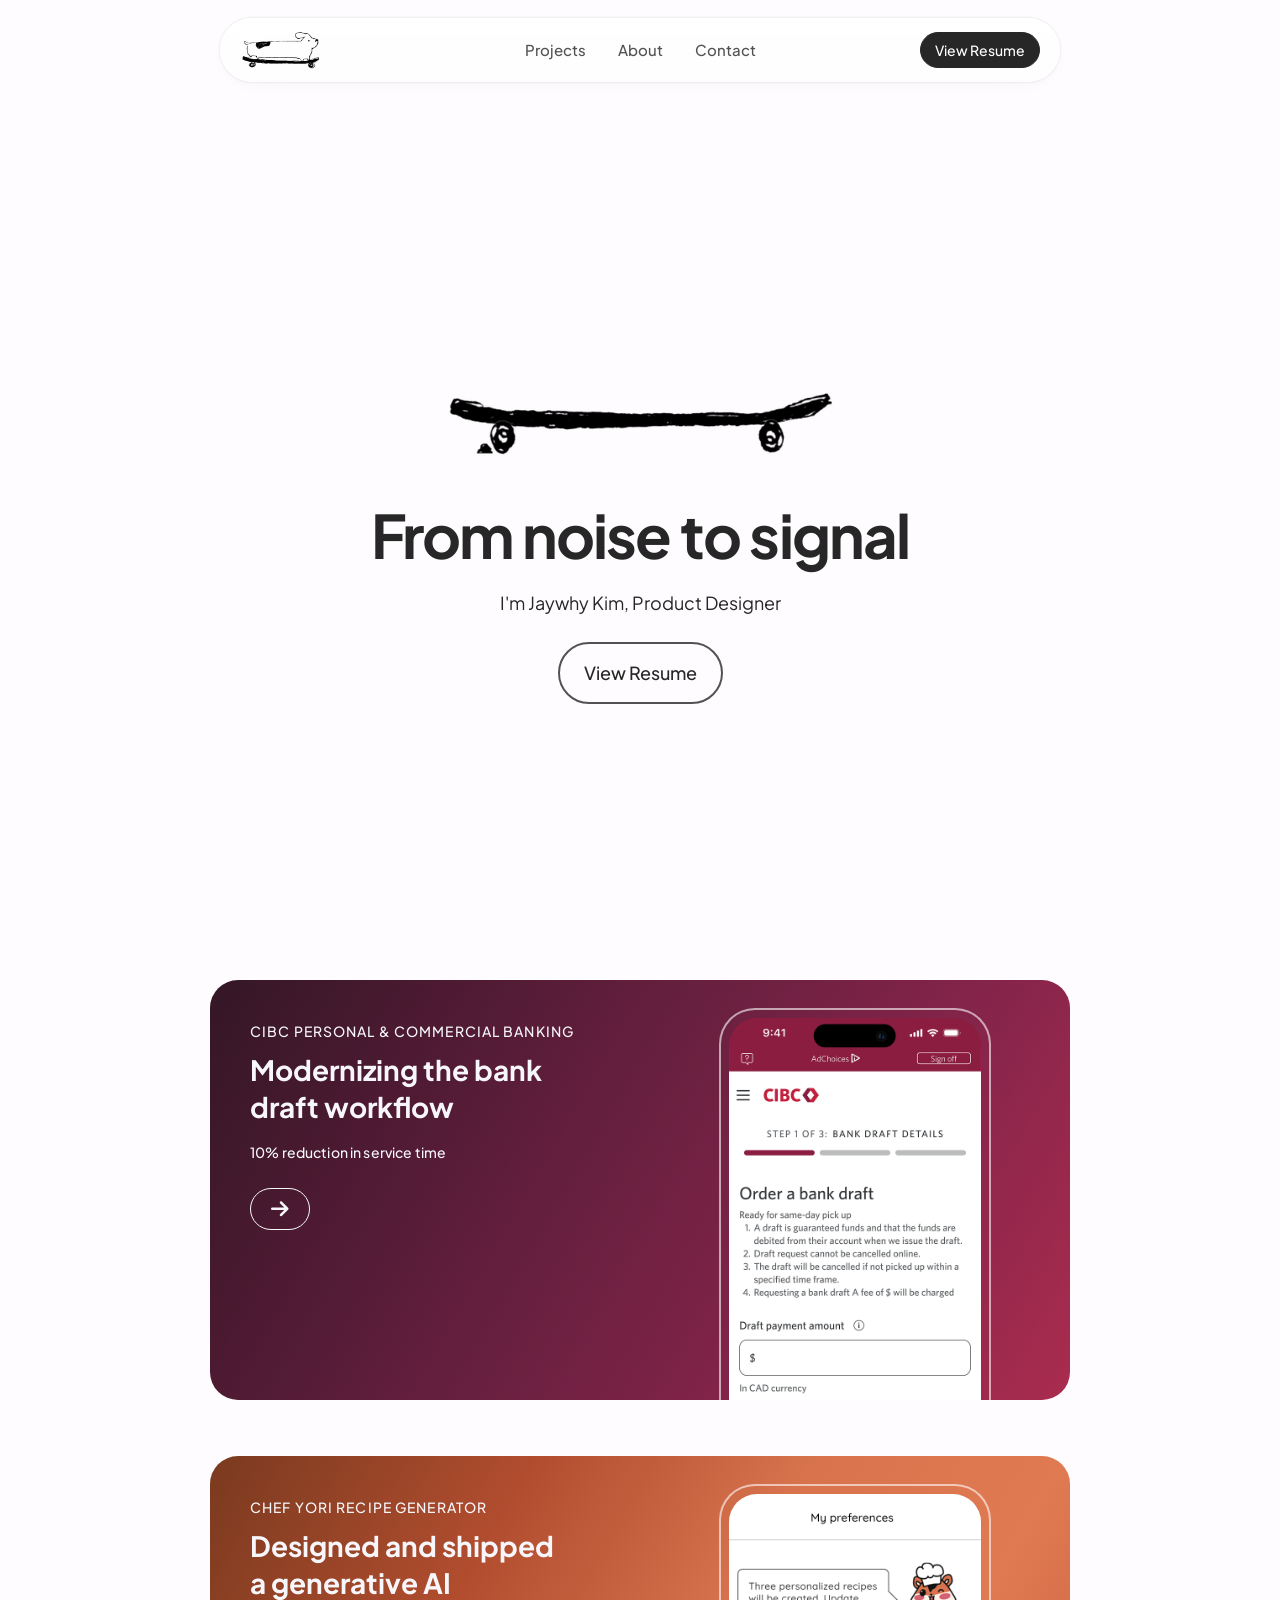
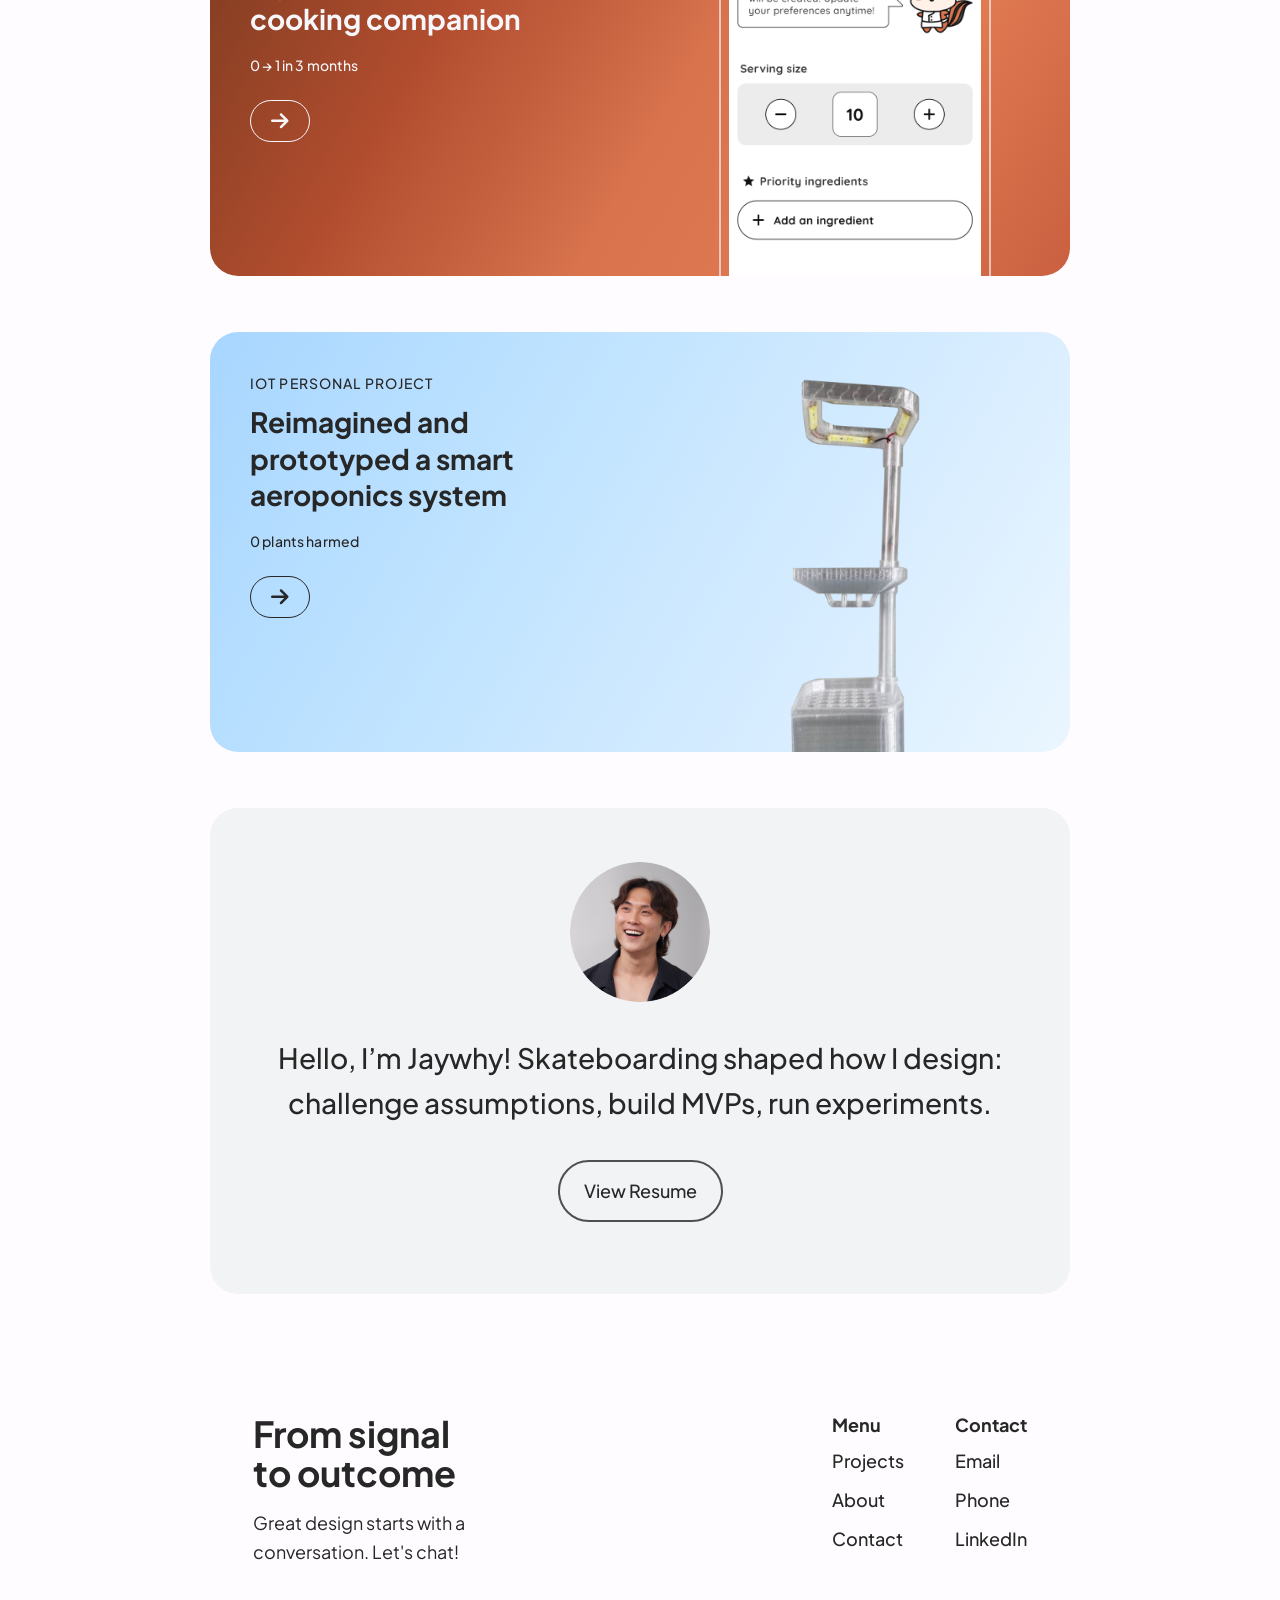
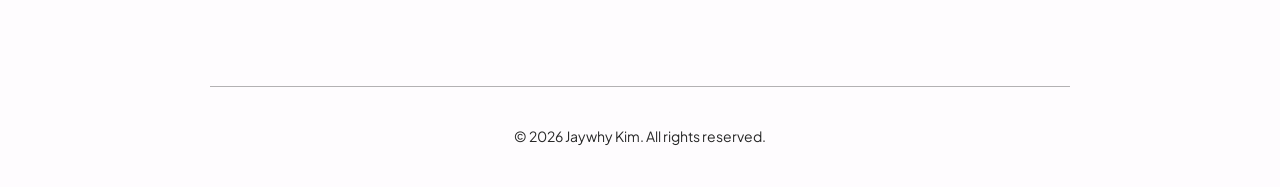
==== commit 4ae616ef: "Fix tradeoff and research styling" ====
--- a/index.html
+++ b/index.html
@@ -40,7 +40,7 @@
             I'm Jaywhy Kim, Product Designer
           </p>
 
-          <a href="assets/NEWEST-Jaywhy-Resume-2026.pdf" class="button button-secondary button-lg">
+          <a href="assets/Jaywhy-Resume-2026.pdf" class="button button-secondary button-lg">
             View Resume
           </a>
 
@@ -182,7 +182,7 @@
           </div>
 
           <div class="about-cta">
-            <a href="assets/NEWEST-Jaywhy-Resume-2026.pdf" class="button button-secondary button-lg">
+            <a href="assets/Jaywhy-Resume-2026.pdf" class="button button-secondary button-lg">
               View Resume
             </a>
           </div>
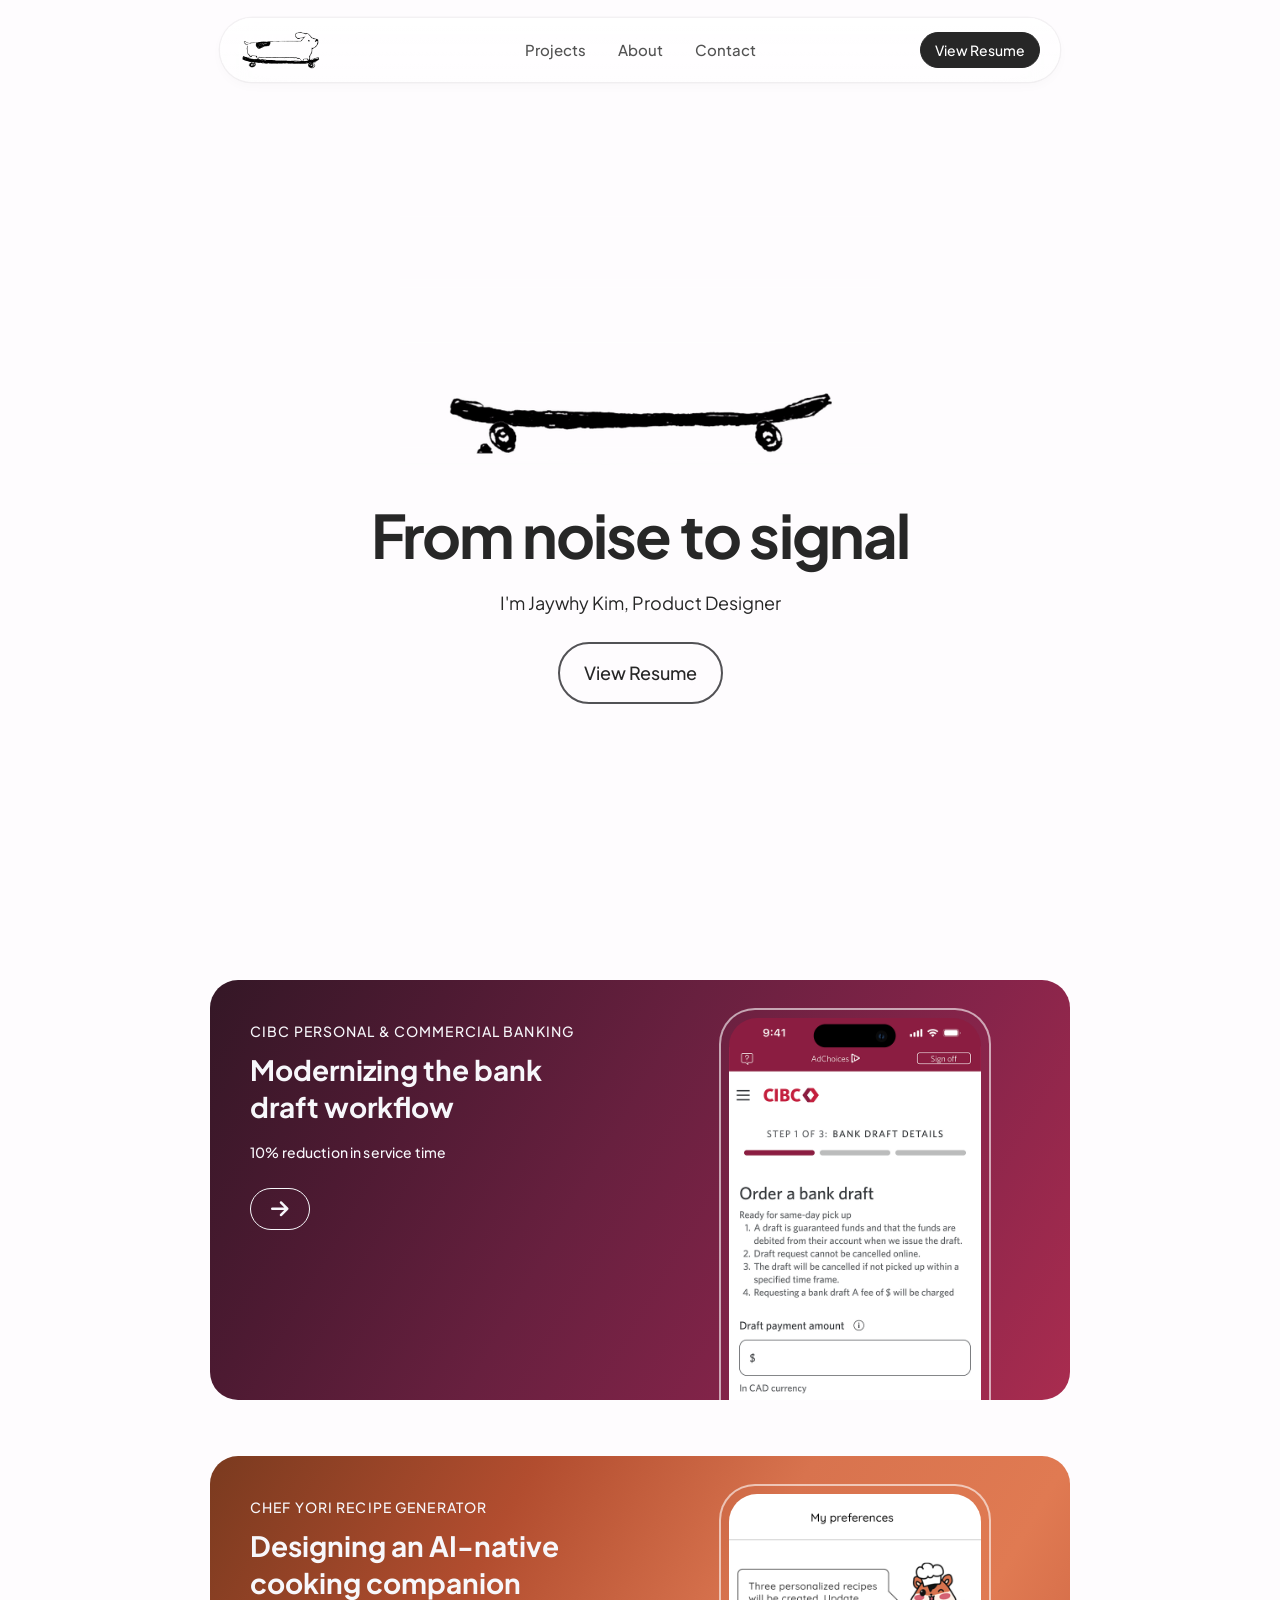
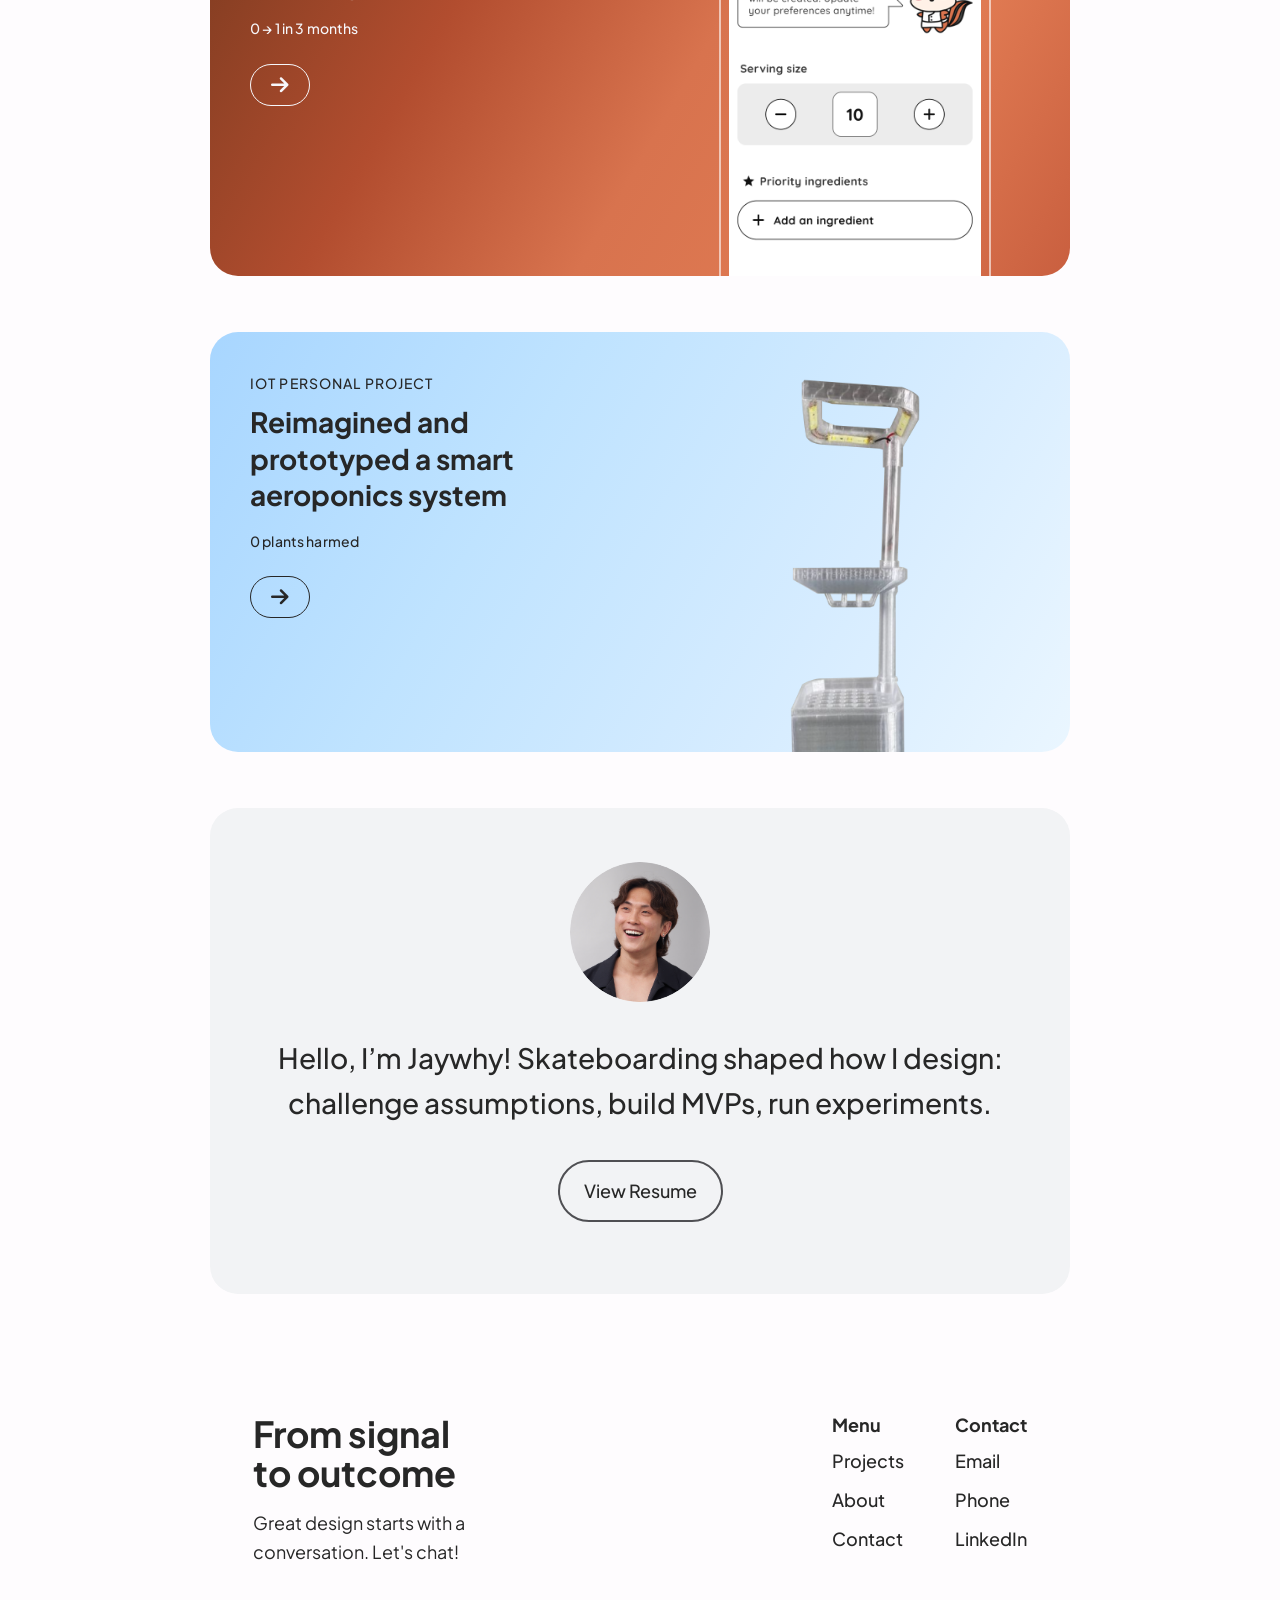
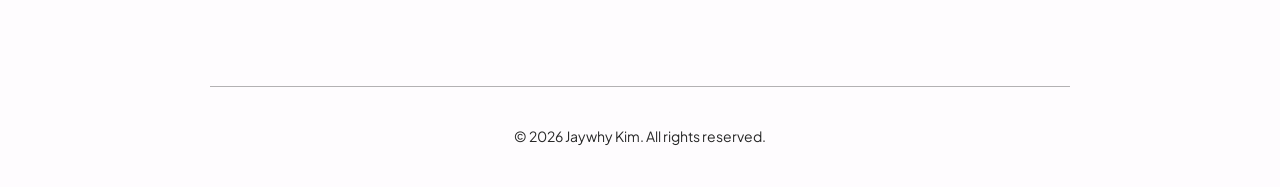
==== commit cac254e1: "Update site" ====
--- a/index.html
+++ b/index.html
@@ -121,7 +121,7 @@
             <div class="project-top">
               <p class="project-metric">Chef Yori Recipe Generator</p>
               <h3 class="project-title">
-Designed and shipped a generative AI cooking companion </h3>  
+Designing an AI-native cooking companion </h3>  
    </div>
 
             <div class="project-bottom">
--- a/styles.css
+++ b/styles.css
@@ -592,7 +592,14 @@
 }
 
 .about-copy {
-  max-width: 770px;
+   max-width: 100%;
+  margin: 0 auto;
+  text-align: center;
+display: flex;
+  flex-direction: column;
+  
+  align-items: center;
+  justify-content: center;
 }
 
 .about-text {
@@ -606,7 +613,8 @@
   font-weight: var(--weight-medium);
   line-height: var(--lh-normal);
   max-width: 100%;
-  justify-self: center;
+  justify-content: center;
+  
 }
 
 .about-card .button {
@@ -726,10 +734,7 @@
     --navbar-h: 78px;
   }
 
-  .container {
-    padding: 0 20px;
-    /* keep flex column so hero centering still works on mobile */
-  }
+  
 
   .logo {
     justify-self: start;
@@ -819,16 +824,16 @@
 
   /* --- about --- */
   .about-card {
-    padding: 54px 20px 72px;
+    padding: 54px 40px 72px;
     border-radius: var(--radius-md);
   }
 
-  .about-copy {
-    max-width: 600px;
-  }
+  
 
   .about-text.lead {
     font-size: var(--text-lead);
+    align-items: center;
+    justify-content: center;
   }
 
   /* --- contact --- */
@@ -882,7 +887,10 @@
   .project-title {
     width: 90%;
   }
-}
+
+}
+
+
 
 /* =========================
    EXTRA SMALL  ≤ 400px
@@ -946,5 +954,9 @@
     flex-direction: row;
     gap: clamp(60px, 4vw, 80px);
   }
-}
-
+
+  .about-card {
+    padding: 54px 12px 72px;
+  }
+}
+
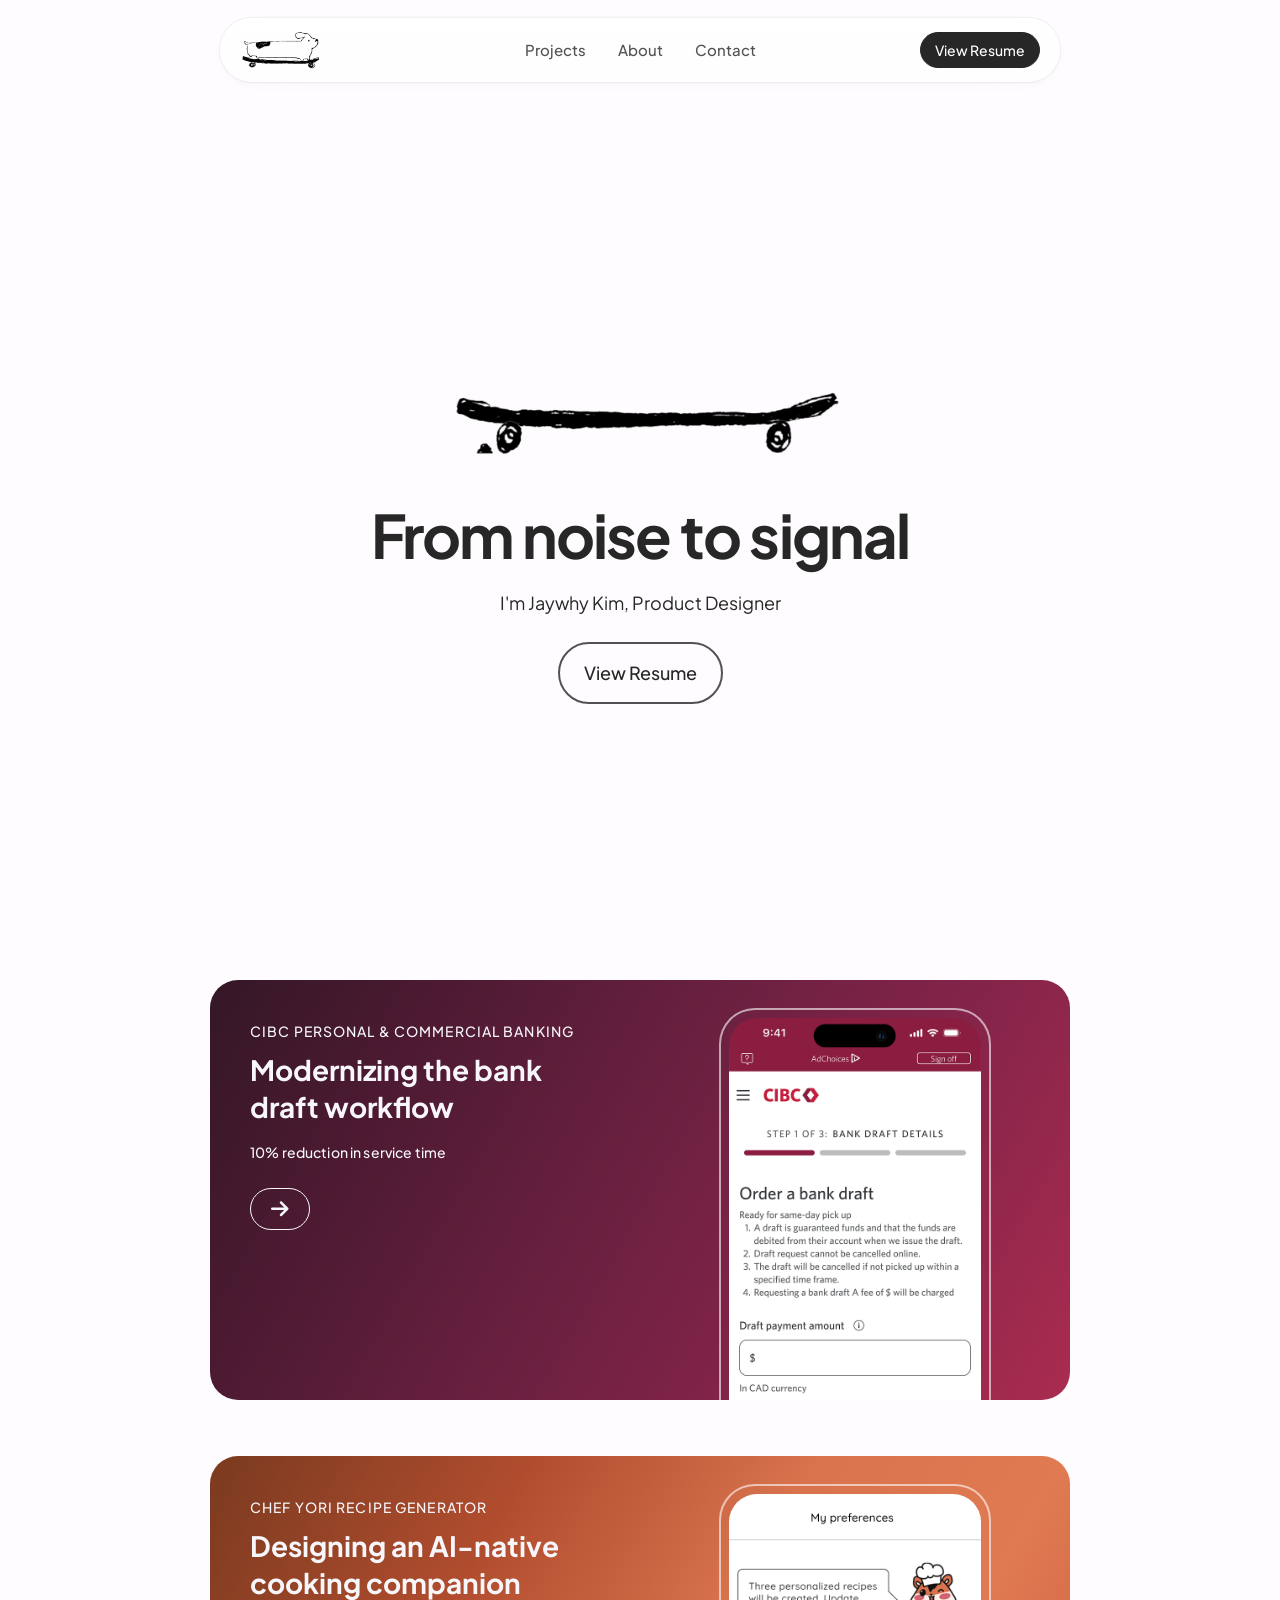
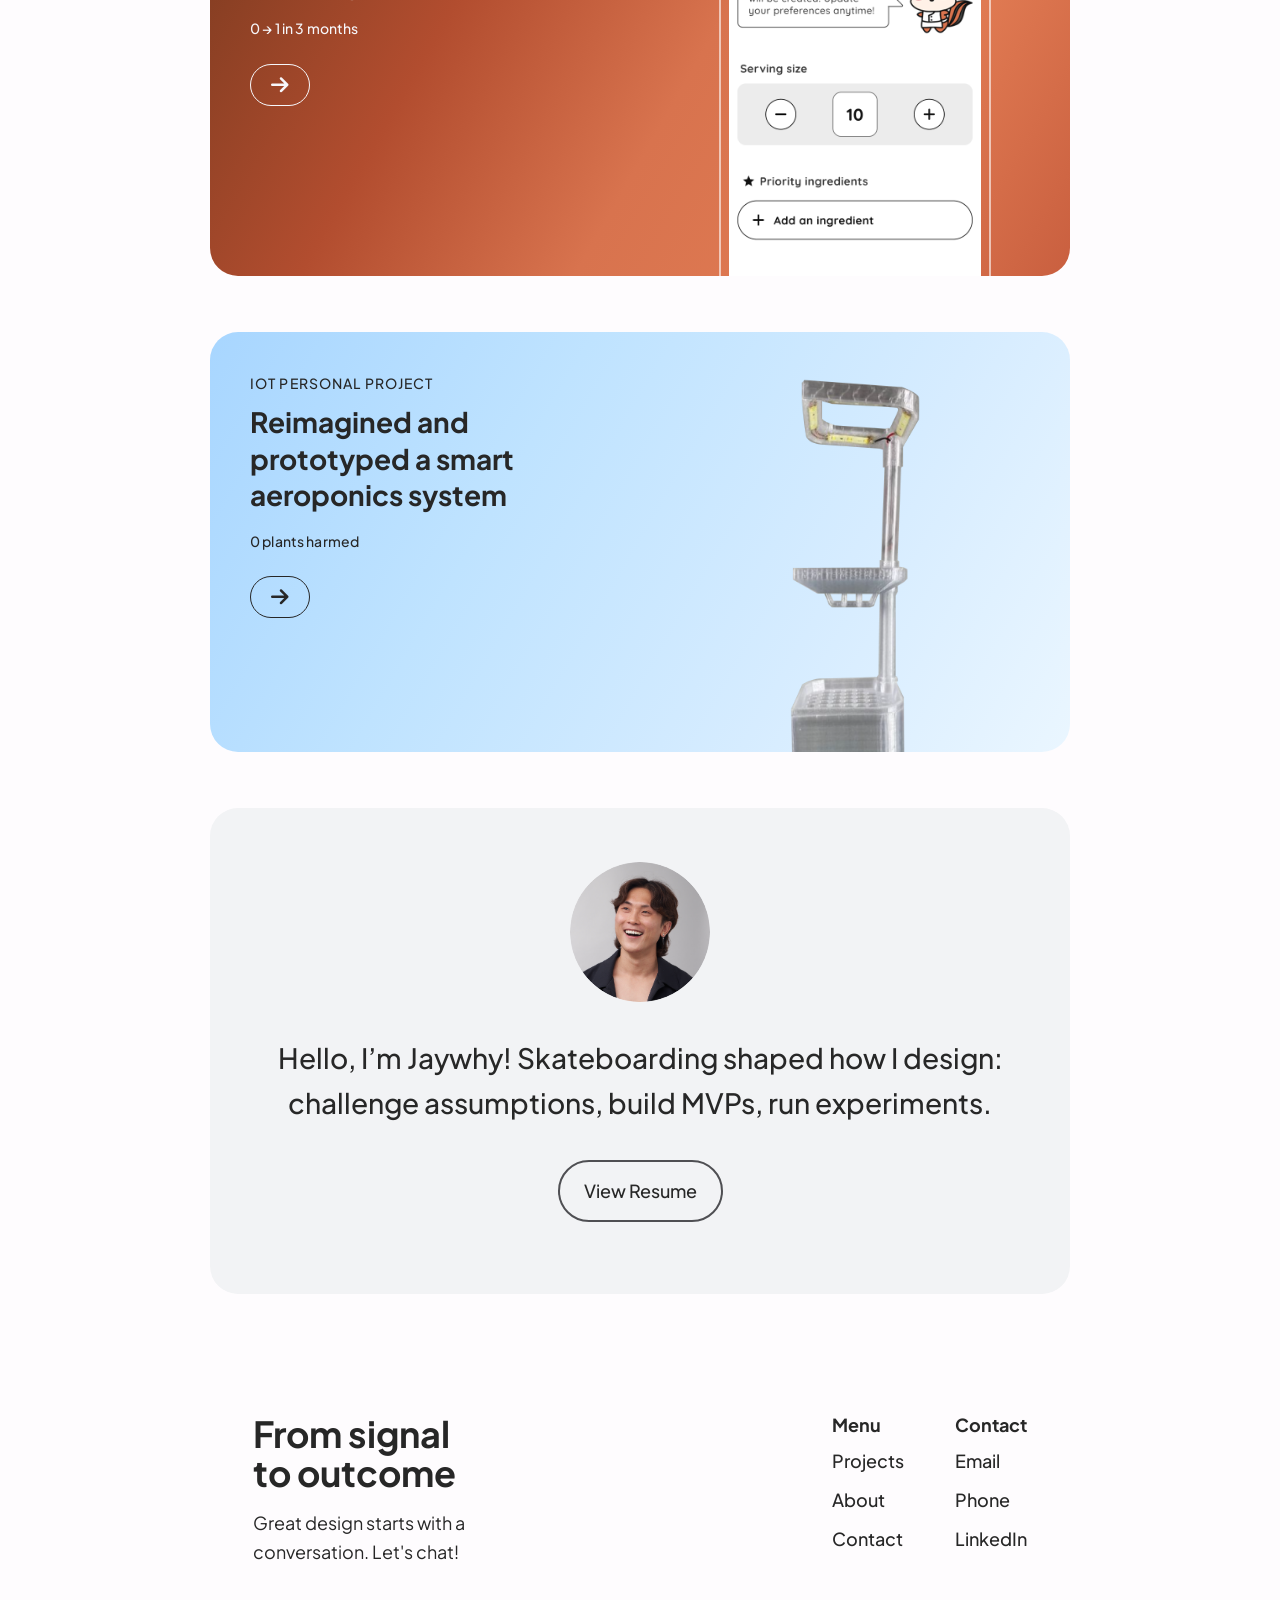
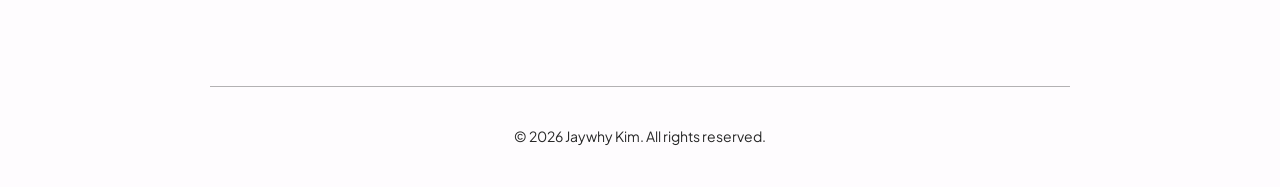
==== commit 4e6e9591: "Update site" ====
--- a/index.html
+++ b/index.html
@@ -107,7 +107,7 @@
         </a>
 
         <!-- PROJECT 2 -->
-        <a href="case-study-yori.html" class="project-card project-card--2">
+        <a href="chefyori.html" class="project-card project-card--2">
 
           <div class="project-image">
               <div class="image-frame">
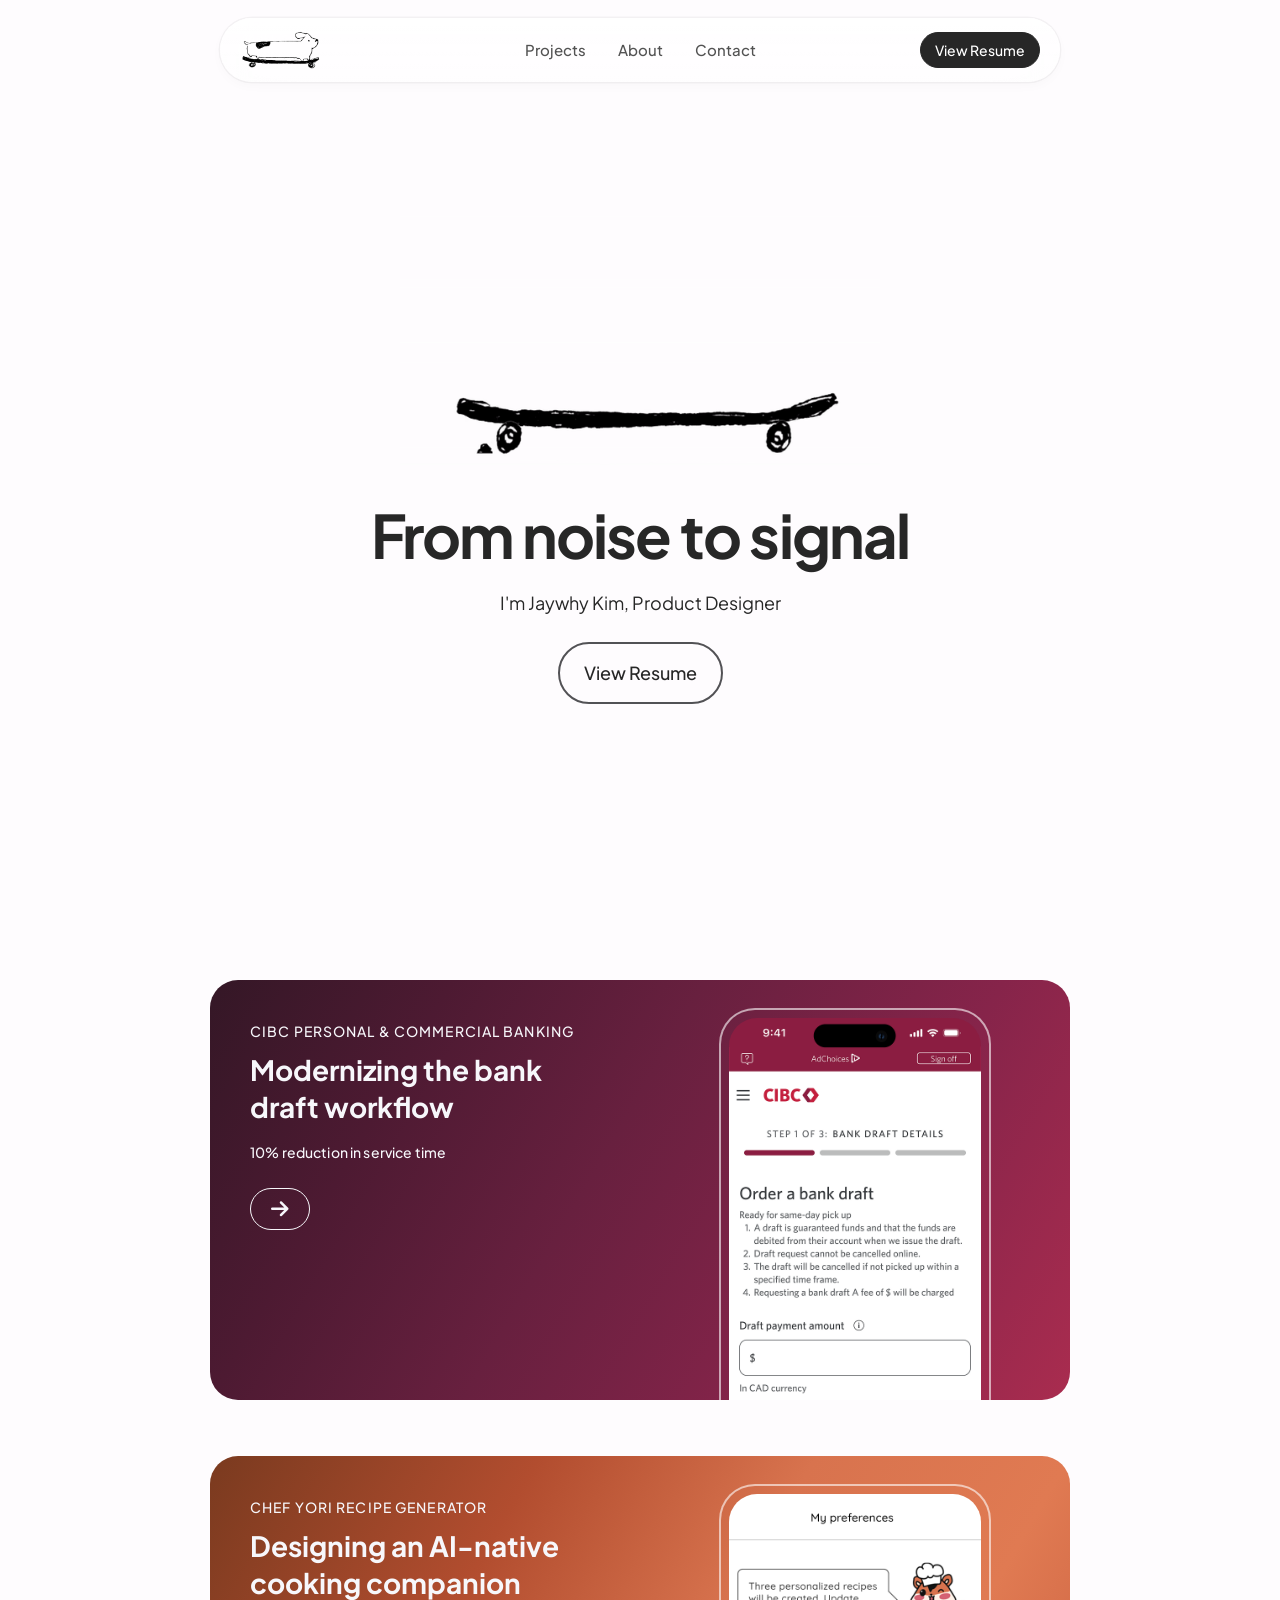
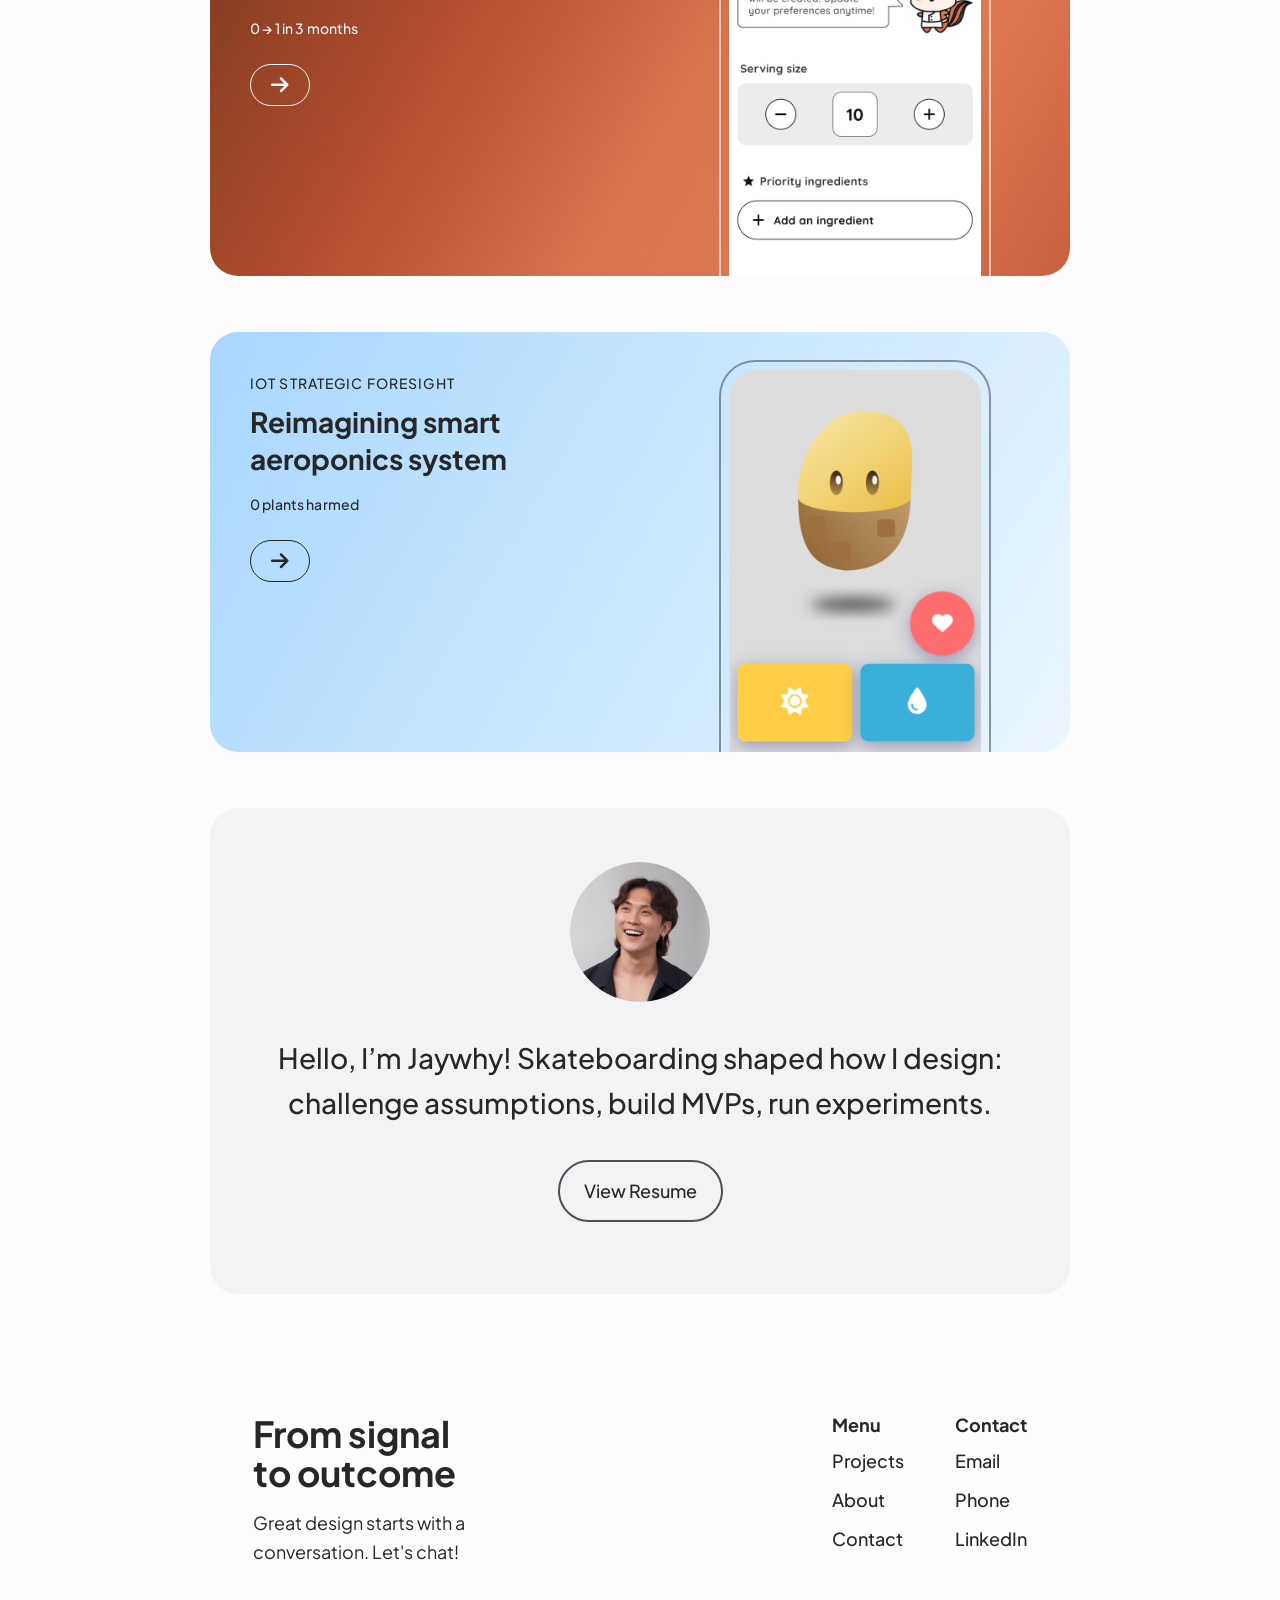
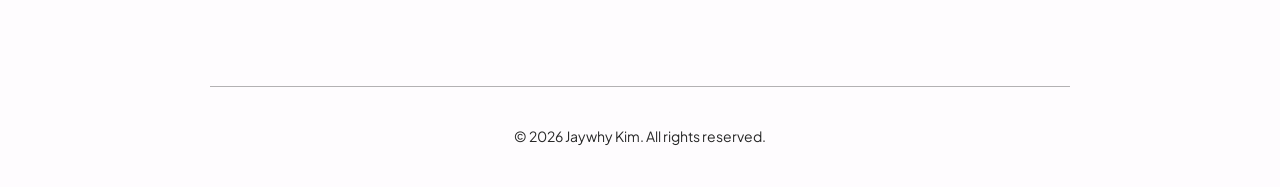
==== commit 685007e5: "Update site" ====
--- a/index.html
+++ b/index.html
@@ -138,14 +138,19 @@
         <a href=" " class="project-card project-card--3">
 
           <div class="project-image">
-            <img src="assets/potato.png" alt="Project preview">
+              <div class="image-frame">
+  <div class="image-inner">
+            <img src="assets/hero-potato.png" alt="Yori project preview">
+  </div>
+            </div>
           </div>
 
           <div class="project-content">
             <div class="project-top">
-              <p class="project-metric">IoT Personal project</p>
+              <p class="project-metric">IoT Strategic Foresight</p>
               <h3 class="project-title">
-Reimagined and prototyped a smart aeroponics system              </h3>
+Reimagining smart aeroponics system
+              </h3>
             </div>
 
             <div class="project-bottom">
--- a/styles.css
+++ b/styles.css
@@ -450,6 +450,13 @@
   box-sizing: border-box;
 }
 
+.project-card--3 .image-frame {
+  border-top: 2px solid var(--black-faint);
+  border-left: 2px solid var(--black-faint);
+  border-right: 2px solid var(--black-faint);
+}
+
+
 .image-frame img {
   width: 100%;
   height: 100%;
@@ -818,7 +825,7 @@
   }
 
   .project-card--3 .project-image img {
-    width: 60%;
+    width: 100%;
     object-fit: cover;
   }
 
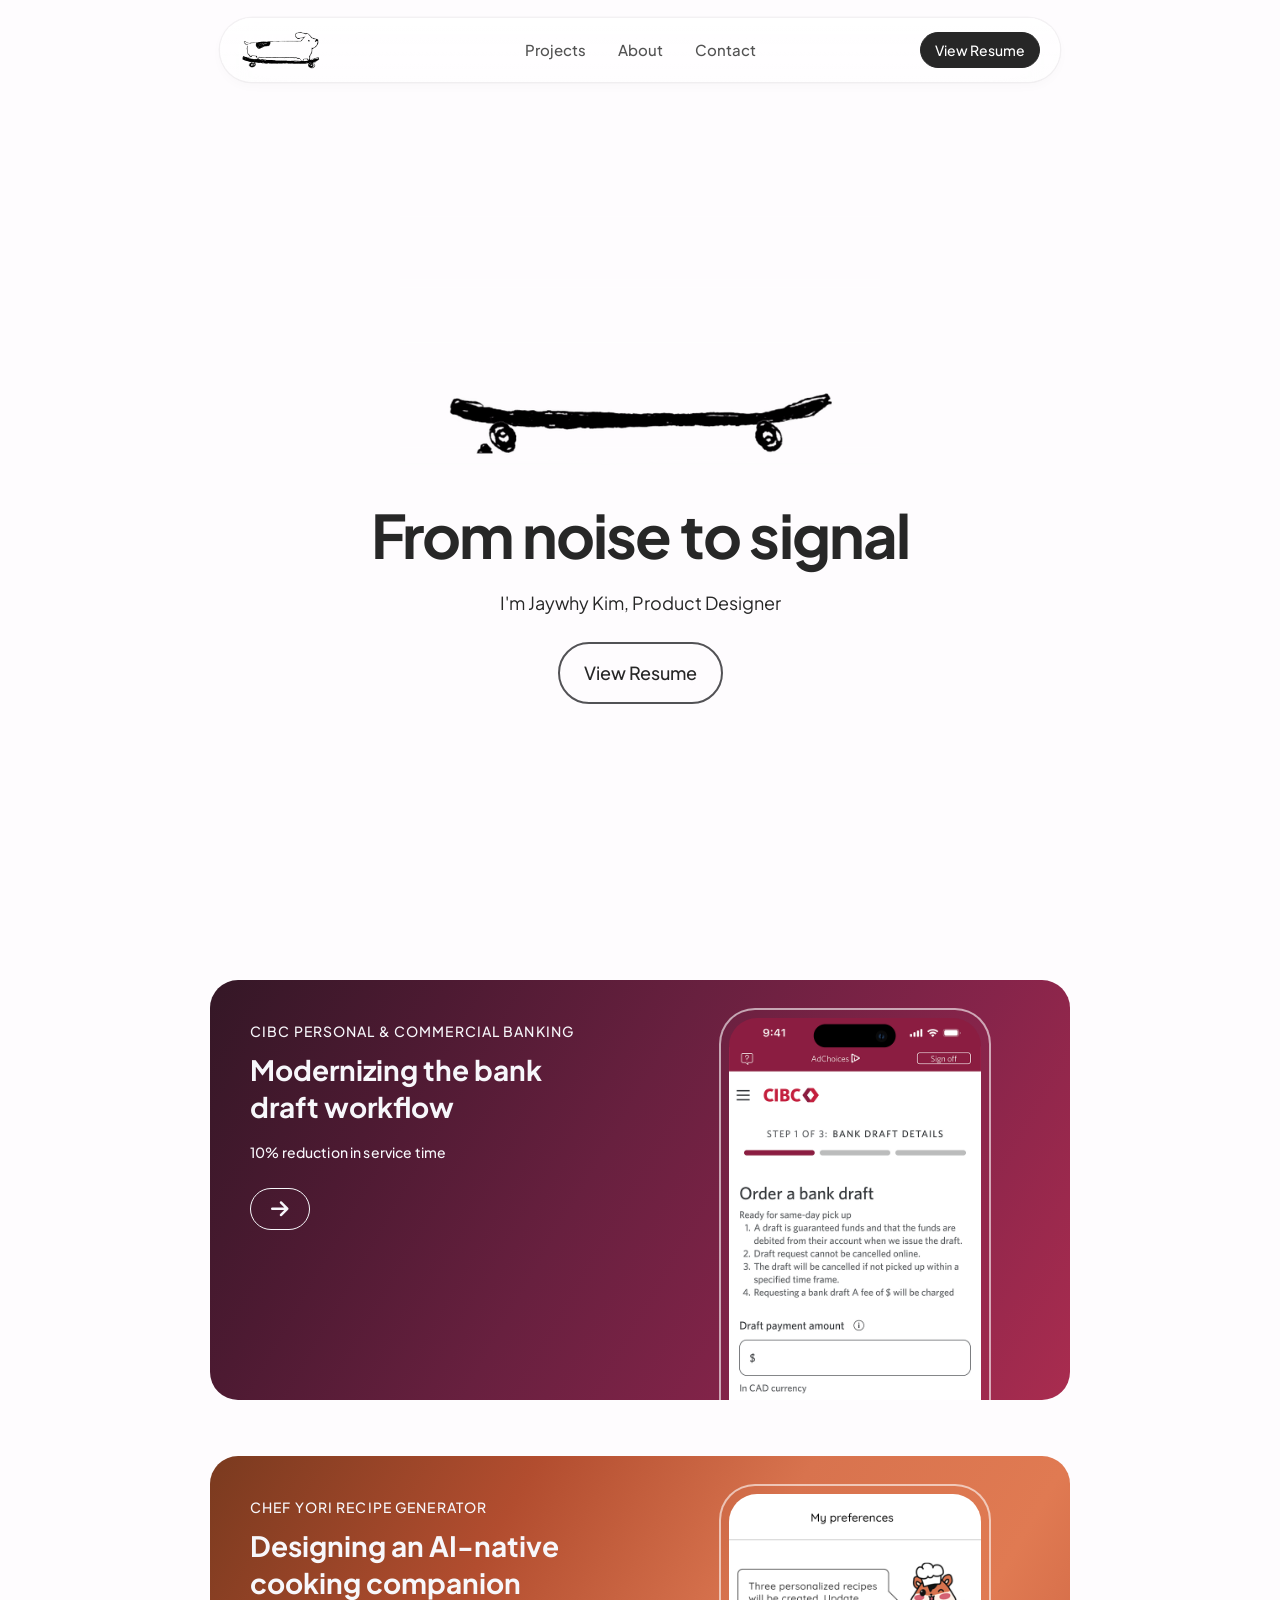
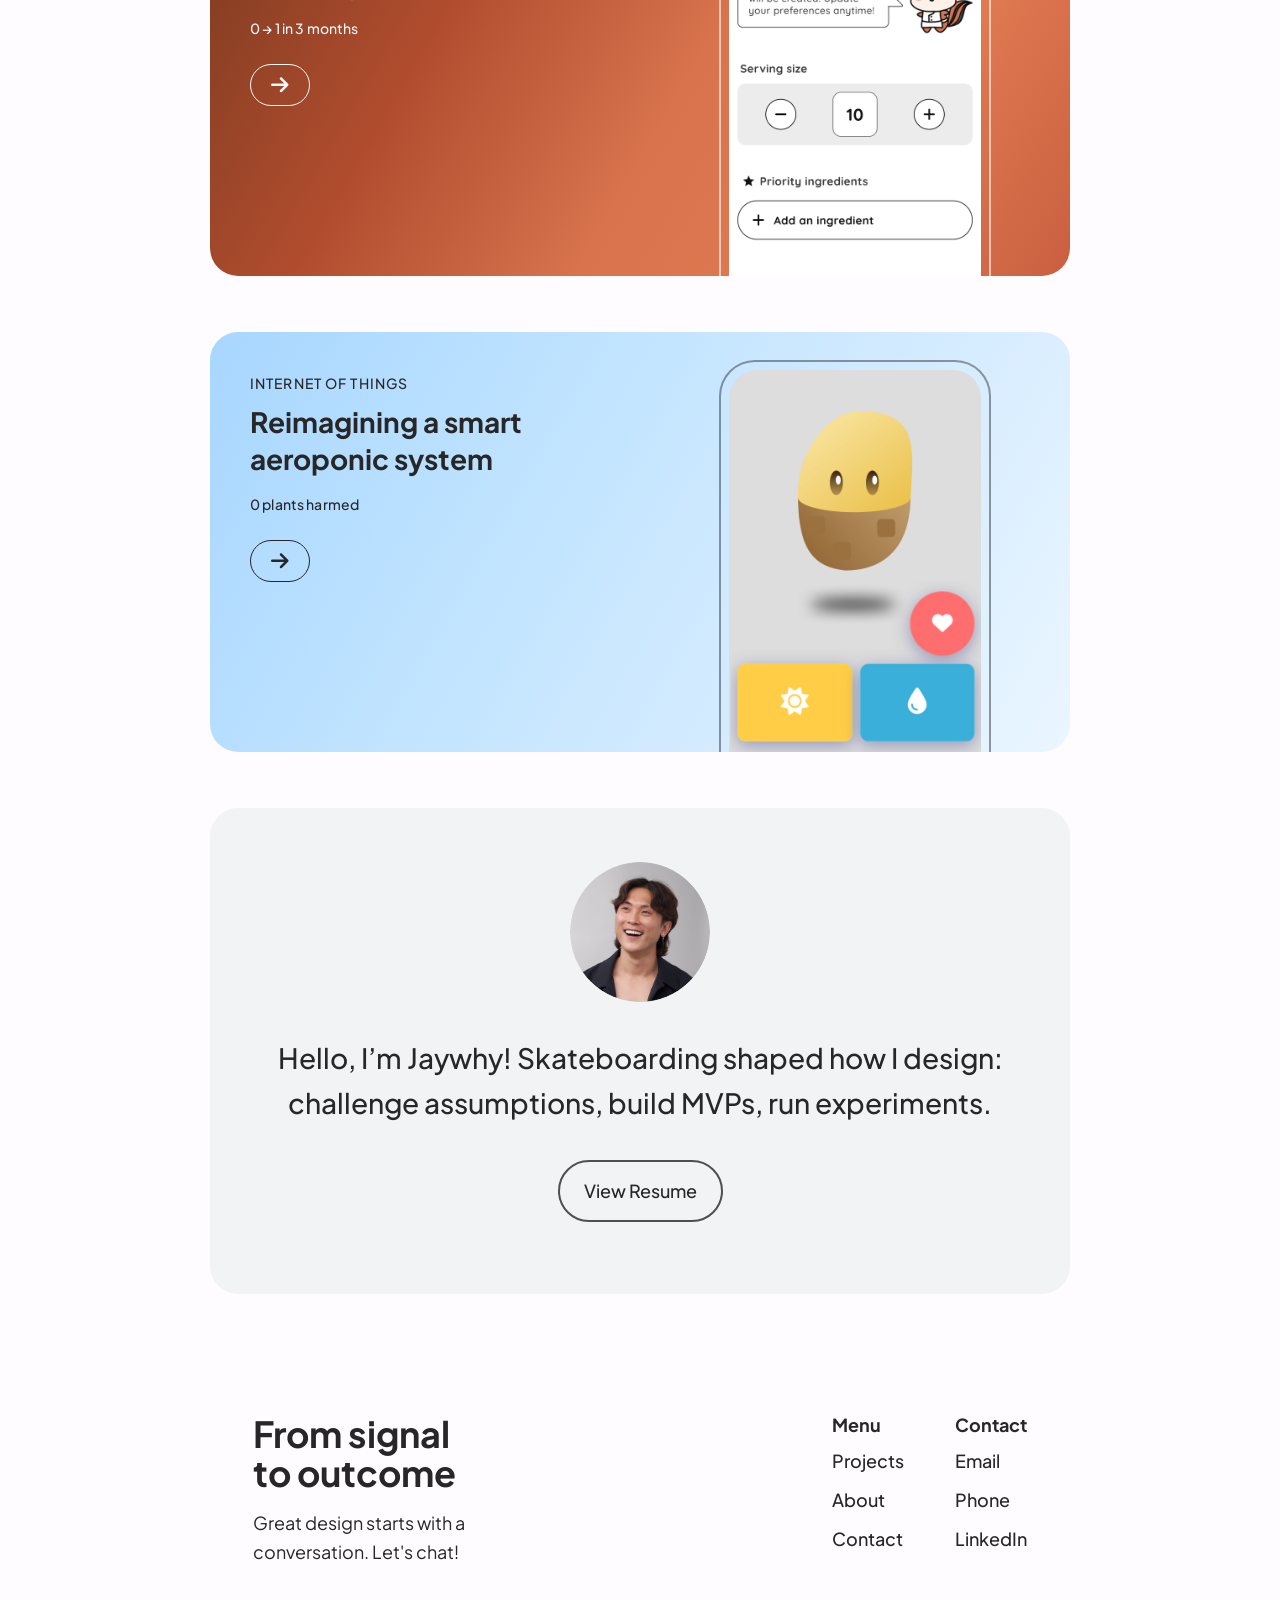
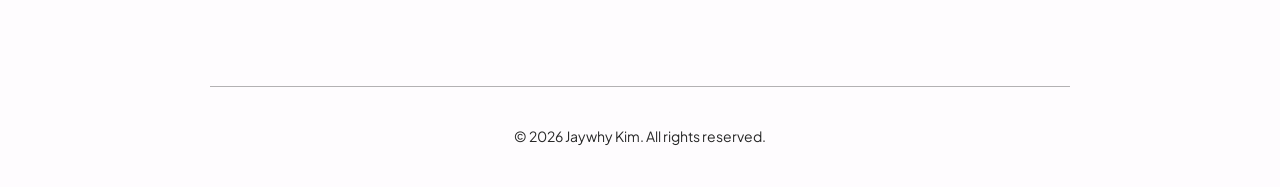
==== commit 48bea46f: "Update site" ====
--- a/index.html
+++ b/index.html
@@ -135,7 +135,7 @@
         </a>
 
         <!-- PROJECT 3 -->
-        <a href=" " class="project-card project-card--3">
+        <a href="potato.html " class="project-card project-card--3">
 
           <div class="project-image">
               <div class="image-frame">
@@ -147,9 +147,9 @@
 
           <div class="project-content">
             <div class="project-top">
-              <p class="project-metric">IoT Strategic Foresight</p>
+              <p class="project-metric">Internet of Things</p>
               <h3 class="project-title">
-Reimagining smart aeroponics system
+Reimagining a smart aeroponic system
               </h3>
             </div>
 
